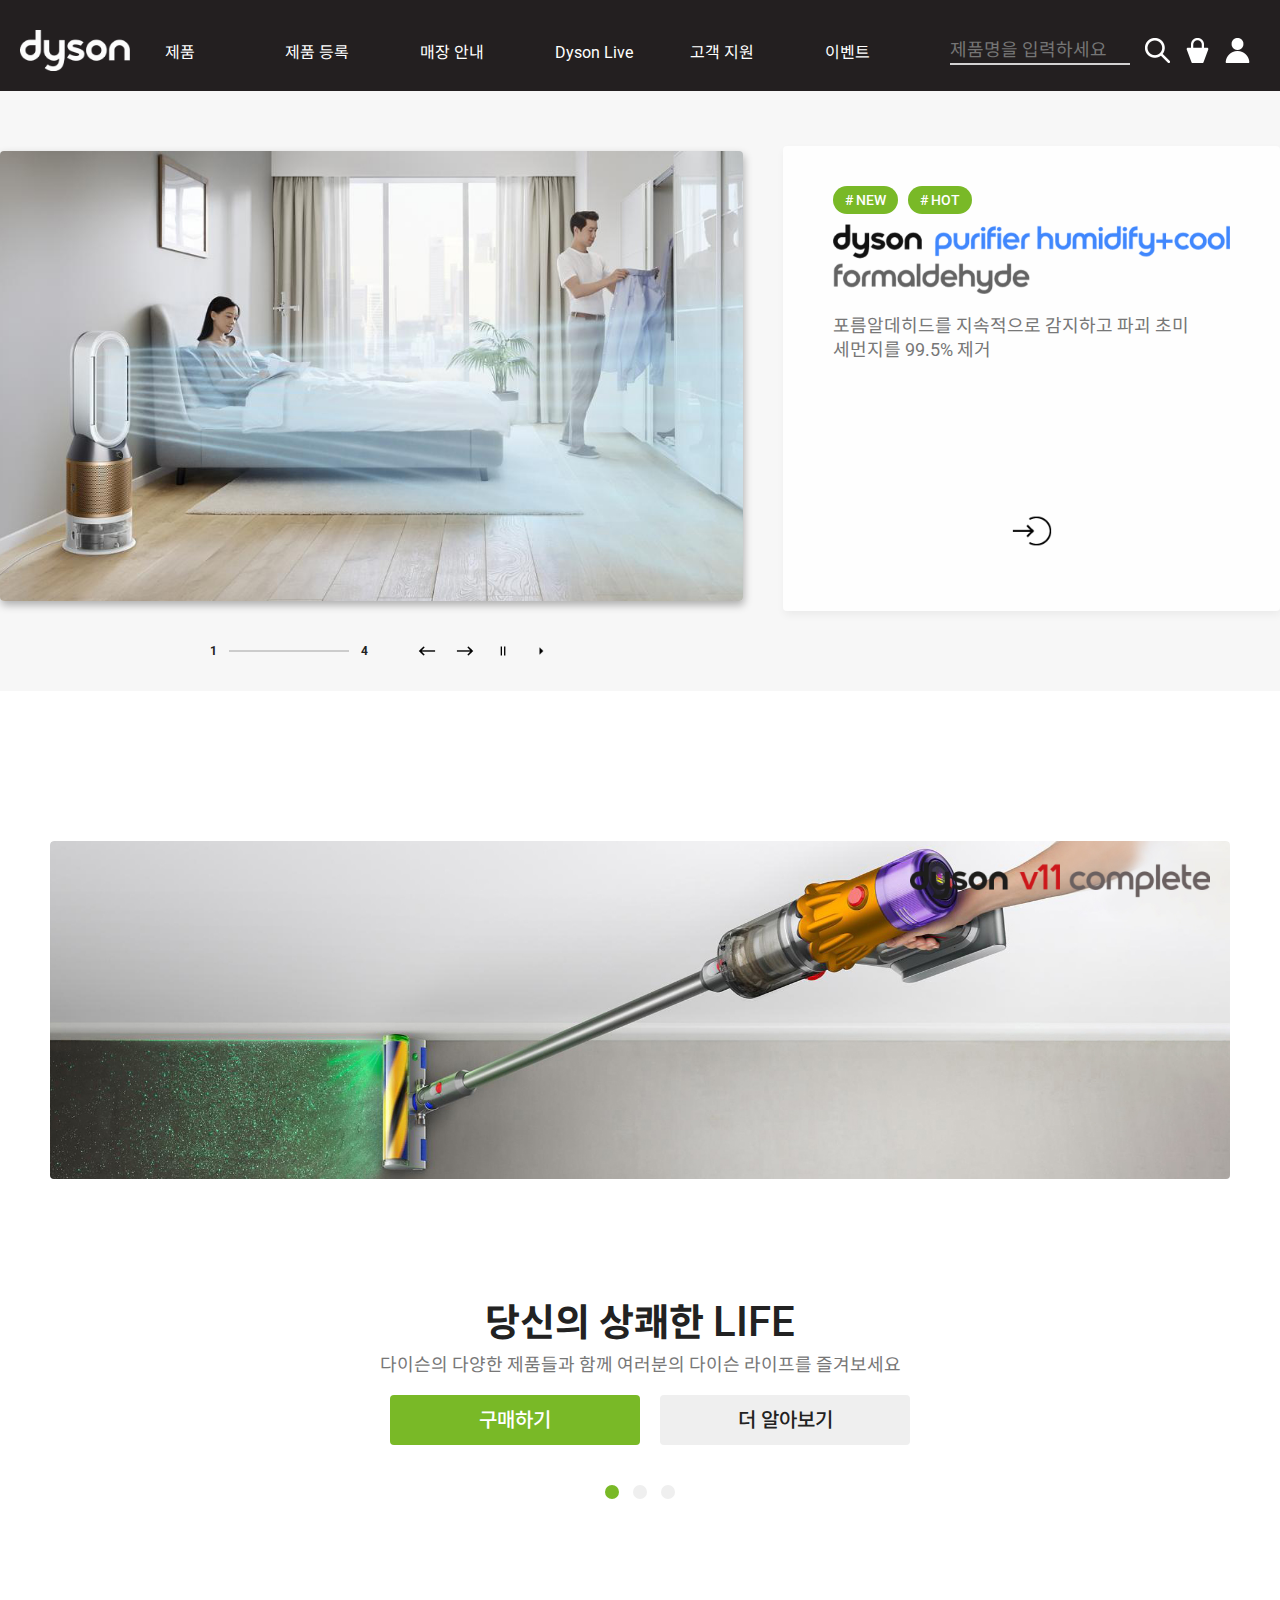
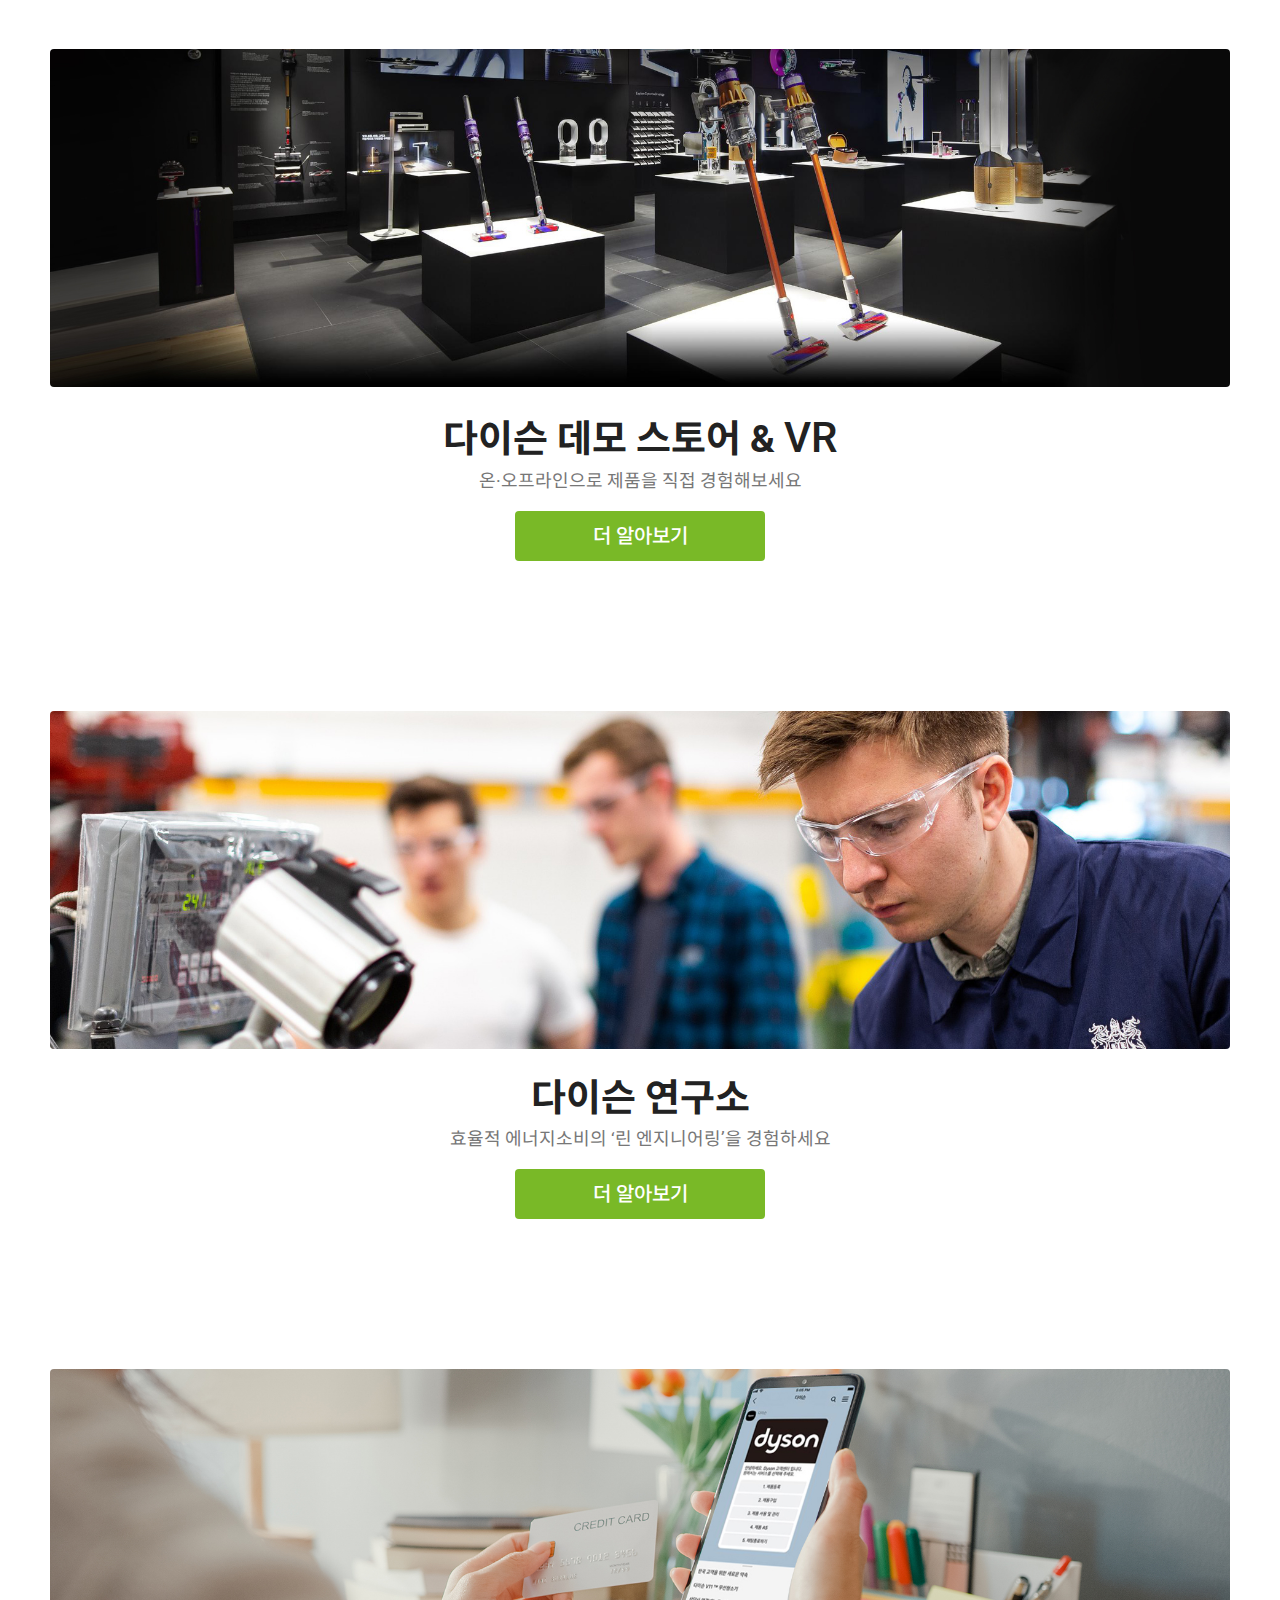
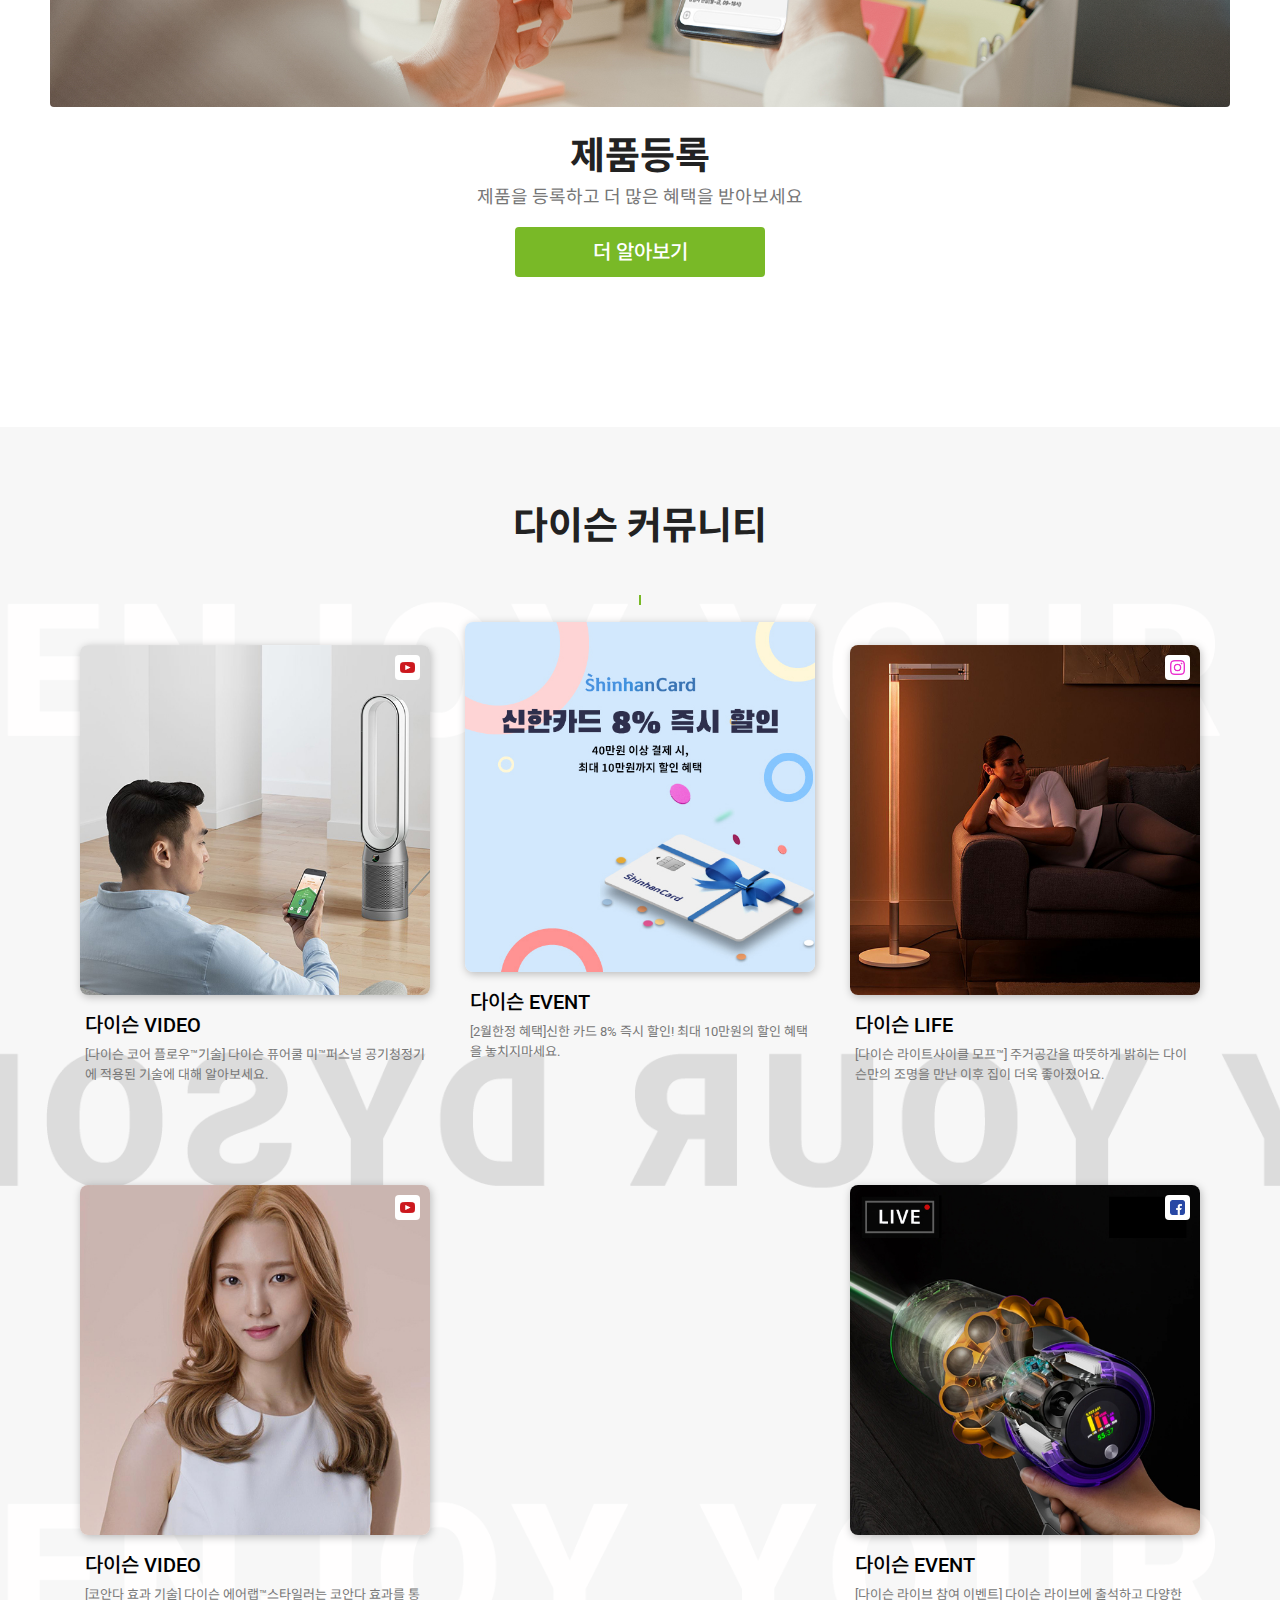
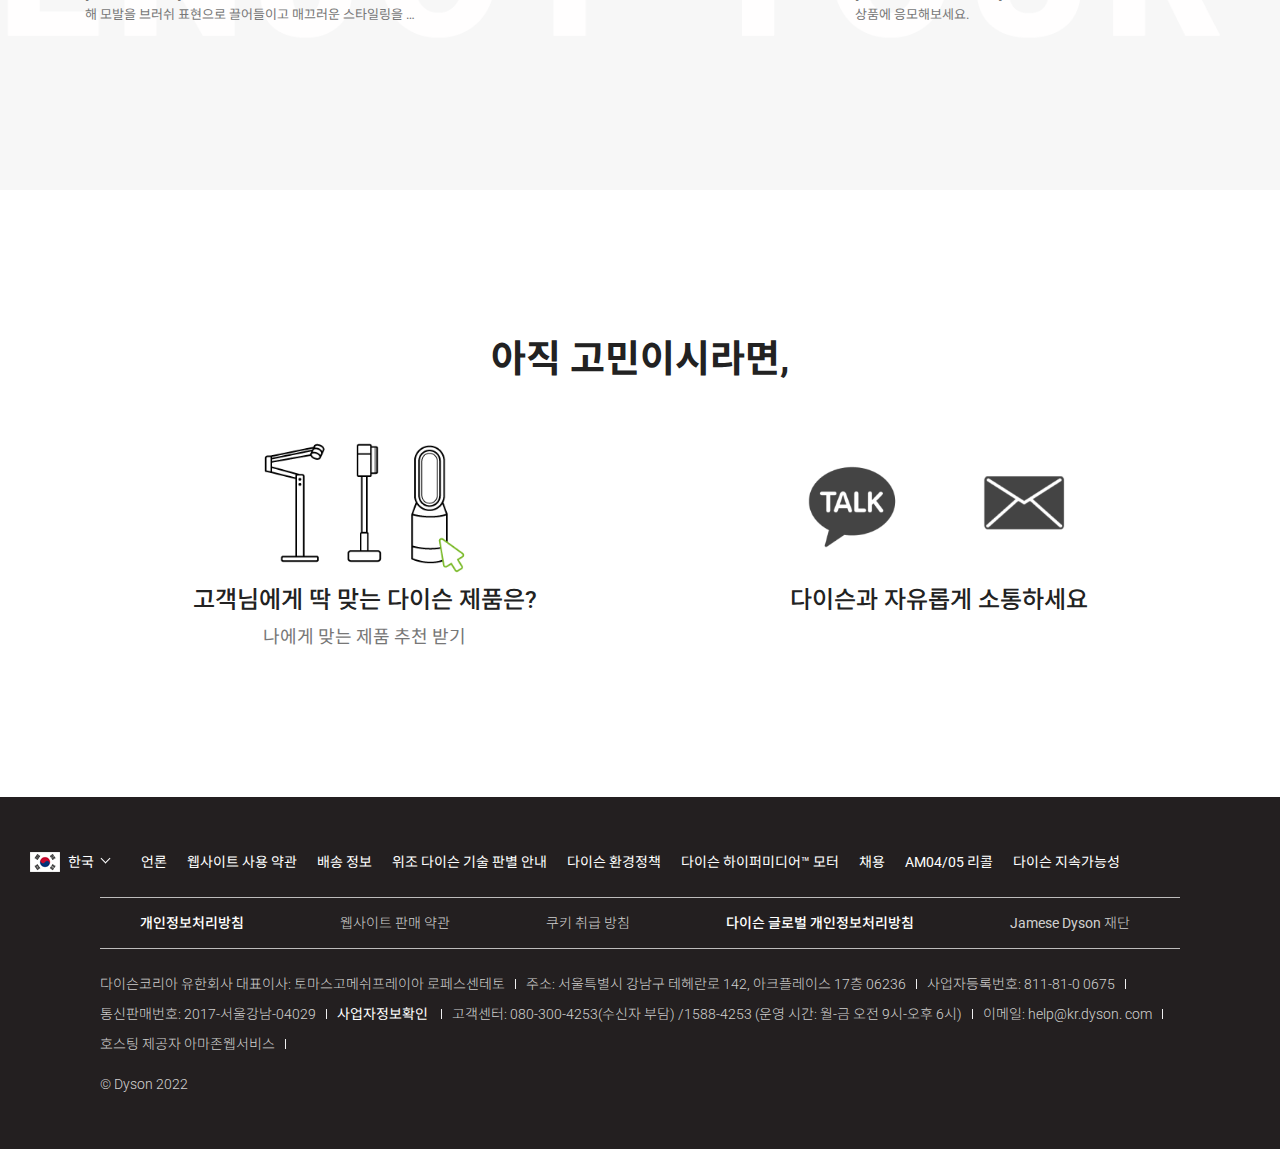
==== index.html @ 6e976c37 "Add(index-html.js): 스크립트 마무리" ====
<!DOCTYPE html>
<html lang="ko">
  <head>
    <meta charset="UTF-8" />
    <title>Dyson</title>
    <meta http-equiv="X-UA-Compatible" content="IE=edge" />
    <meta name="viewport" content="width=device-width, initial-scale=1.0, user-scalable=no, maximum-scale=1.0, minimum-scale=no" />
    <link rel="shortcut icon" href="img/dyson_favicon.ico" />
    <link rel="icon" href="img/dyson_favicon.ico" />
    <link rel="preconnect" href="https://fonts.googleapis.com" />
    <link rel="preconnect" href="https://fonts.gstatic.com" crossorigin />
    <link
      href="https://fonts.googleapis.com/css2?family=Noto+Sans+KR:wght@300;400;500;700&family=Roboto:wght@300;400;500&display=swap"
      rel="stylesheet"
    />
    <link rel="stylesheet" href="css/reset.css" />
    <link rel="stylesheet" href="css/slick.css">
    <link rel="stylesheet" href="css/style.css" />
    <link rel="stylesheet" href="css/index_media.css" />
  </head>
  <body>
    <div id="wrap" class="wrap">
      <header id="header" class="header">
        <div class="header__inner">
          <h1 class="logo logo-hover"><a href="index.html">Dyson</a></h1>
          <nav class="gnb-pc gnb-pc--color-green gnb-pc--bk-gray">
            <ul>
              <li>
                <a href="">제품</a>
                <div class="gnb-pc__depth2">
                  <div class="gnb-pc__veccum">
                    <h3 class="gnb-pc__menu-title"><a href="">무선 청소기</a></h3>
                    <ul>
                      <li><a href="">무선 청소기 모두보기</a></li>
                      <li><a href="">다이슨 V15&trade;무선 청소기</a></li>
                      <li><a href="">다이슨 V12&trade;무선 청소기</a></li>
                      <li><a href="">다이슨 V11&trade;무선 청소기</a></li>
                      <li><a href="">다이슨 V10&trade;무선 청소기</a></li>
                      <li><a href="">다이슨 디지털 슬림&trade;무선 청소기</a></li>
                      <li><a href="">다이슨 마이크로 1.5kg&trade;</a></li>
                      <li><a href="">다이슨 옴니글라이드&trade;무선 청소기</a></li>
                      <li><a href="">다이슨 아웃사이즈&trade;</a></li>
                      <li><a href="">무선 청소기 툴</a></li>
                      <li><a href="">무선 청소기 배터리</a></li>
                    </ul>
                  </div>
                  <div class="gnb-pc__hair-care">
                    <h3 class="gnb-pc__menu-title"><a href="">헤어케어</a></h3>
                    <ul>
                      <li><a href="">헤어케어 모두보기</a></li>
                      <li><a href="">다이슨 에어랩&trade; 스타일러</a></li>
                      <li><a href="">다이슨 슈퍼소닉&trade; 헤어드라이어</a></li>
                      <li><a href="">다이슨 코랄&trade; 스타일 스트레이트너</a></li>
                      <li><a href="">전문가용 헤어케어 제품</a></li>
                      <li><a href="">기업고객(B2B)</a></li>
                      <li><a href="">헤어케어 케이스, 브러시, 거치대 및 툴</a></li>
                      <li><a href="">기프트 에디션 모두 보기</a></li>
                      <li><a href="">헤어 사이언스</a></li>
                      <li><a href="">헤어 스타일링 가이드</a></li>
                    </ul>
                  </div>
                  <div class="gnb-pc__light">
                    <h3 class="gnb-pc__menu-title"><a href="">조명</a></h3>
                    <ul>
                      <li><a href="">조명 모두보기</a></li>
                      <li><a href="">다이슨 라이트 사이클 모프&trade;</a></li>
                    </ul>
                  </div>
                  <div class="gnb-pc__hand-dryer">
                    <h3 class="gnb-pc__menu-title"><a href="">핸드 드라이어</a></h3>
                    <ul>
                      <li><a href="">다이슨 에어블레이드 Wash&#43;Dry</a></li>
                      <li><a href="">다이슨 에어블레이드 9kJ</a></li>
                      <li><a href="">다이슨 에어블레이드 V</a></li>
                      <li><a href="">다이슨 에어블레이드 dB</a></li>
                      <li><a href="">위생적으로 손 건조하기</a></li>
                    </ul>
                  </div>
                  <div class="gnb-pc__air-cleaner">
                    <h3 class="gnb-pc__menu-title"><a href="">공기청정기 및 가습기</a></h3>
                    <ul>
                      <li><a href="">공기청정기 모두보기</a></li>
                      <li><a href="">가습 공기처정기</a></li>
                      <li><a href="">공기청정기</a></li>
                      <li><a href="">가습기</a></li>
                      <li><a href="">공기청정기 필터</a></li>
                    </ul>
                  </div>
                  <div class="gnb-pc__accessary">
                    <h3 class="gnb-pc__menu-title"><a href="">공기청정기 및 가습기</a></h3>
                    <ul>
                      <li><a href="">무선 청소기 툴</a></li>
                      <li><a href="">무선 청소기 배터리</a></li>
                      <li><a href="">헤어케어 케이스, 브러시, 거치대 및 툴</a></li>
                      <li><a href="">공기청정기 필터</a></li>
                    </ul>
                  </div>
                </div>
              </li>
              <li><a href="">제품 등록</a>
              </li>
              <li><a href="">매장 안내</a></li>
              <li><a href="">Dyson Live</a></li>
              <li><a href="support-page.html">고객 지원</a></li>
              <li><a href="">이벤트</a></li>
            </ul>
          </nav>
          <form action="" class="header__search header__search--focus">
            <input type="text" name="" id="" placeholder="제품명을 입력하세요">
          </form>
          <div class="menu-icon menu-icon--active">
            <ul>
              <li class="menu-icon__ic01"><a href="">search</a></li>
              <li class="menu-icon__ic02"><a href="">cart</a></li>
              <li class="menu-icon__ic03"><a href="">menu</a></li>
              <li class="menu-icon__ic04"><a href="log_in.html">login</a></li>
            </ul>
          </div>
          <div class="gnb ">
            <div class="gnb__top">
              <h2 class="gnb__logo">dyson</h2>
              <p class="gnb__ico">
                <p class="gnb__cart"><a href="">장바구니</a></p>
                <p class="gnb__closeBtn">닫기</p>
              </p>
            </div>
            <p class="gnb__login">
              <a href="log_in.html">로그인 해주세요</a>
            </p>
            <div class="gnb__list">
              <ul>
                <li><a href="">제품</a></li>
                <li><a href="">제품 등록</a></li>
                <li><a href="">매장 안내</a></li>
                <li><a href="">Dyson Live</a></li>
                <li><a href="">고객 지원</a></li>
                <li><a href="">이벤트</a></li>
              </ul>
            </div>
          </div>
        </div>
      </header>
      <!--#header-->
      <main id="container">
        <section class="main-slid">
          <figure class="main-slid__img">
            <img src="img/main-bn01.jpg" id="ms01" alt="다이슨 퓨리파이어 휴메디+cool 포름알데히드 소개" />
            <img src="img/main-bn02.jpg" id="ms02" alt="다이슨 코랄™ 스타일 스트레이트너" />
            <img src="img/main-bn03.jpg" id="ms03" alt="다이슨 슈퍼소닉 푸시아/아이언" />
            <img src="img/main-bn04.jpg" id="ms04" alt="다이슨 라이트사이클 모프™ 조명 플로어스탠드형(블랙)" />
          </figure>
          <!--.main-slid__img-->
          <div class="main-slid__txt">
            <div class="main-slid__tag">
              <ul>
                <li><a href="">&#35; NEW</a></li>
                <li><a href="">&#35; HOT</a></li>
              </ul>
            </div>
            <div class="main-slid__title ">다이슨 퓨리파이어 휴메디+cool 포름알데히드</div>
            <p class="main-slid__desc ">포름알데히드를 지속적으로 감지하고 파괴 초미세먼지를 99.5% 제거</p>
            <p class="main-slid__more main-side__more--color-green">Learn more</p>
            <div class="main-slid__pager">
              <p class="main-slide__pager--move"></p>
            </div>
          </div>
          <div class="main-slid__pc-pager">
            <div class="main-slid__pager-box">
              <p class="main-slid__pager-first">1</p>
              <div class="main-slid__move">
                <p></p>
              </div>
              <p class="main-slid__pager-end">2</p>
            </div>
            <div class="main-slid__pager-btn main-slid__pager-btn--color-green ">
              <p class="main-slid__prev">이전으로</p>
              <p class="main-slid__next">다음으로</p>
              <p class="main-slid__pause">일시정지</p>
              <p class="main-slid__play">다시재생</p>
            </div>
          </div>
          <!-- .main-slid__pc-pager -->
        </section>
        <!--.main-slid-->
        <section class="quick-menu">
          <h2 class="quick-menu__title">다이슨과<br />함께하는 스마트한 삶</h2>
          <div class="quick-menu__icon">
            <ul>
              <li>
                <a href="v11_complete.html">
                  <p class="quick-menu__icon01">무선 청소기</p>
                  <p class="quick-menu__icon__txt">무선 청소기</p>
                </a>
              </li>
              <li>
                <a href="">
                  <p class="quick-menu__icon02">헤어 케어</p>
                  <p class="quick-menu__icon__txt">헤어 케어</p>
                </a>
              </li>
              <li>
                <a href="">
                  <p class="quick-menu__icon04">조명</p>
                  <p class="quick-menu__icon__txt">조명</p>
                </a>
              </li>
              <li>
                <a href="">
                  <p class="quick-menu__icon03">핸드드라이어</p>
                  <p class="quick-menu__icon__txt">핸드<br />드라이어</p>
                </a>
              </li>
              <li>
                <a href="">
                  <p class="quick-menu__icon05">공기청정기 가습기</p>
                  <p class="quick-menu__icon__txt">공기청정기<br />가습기</p>
                </a>
              </li>
              <li>
                <a href="">
                  <p class="quick-menu__icon06">부품악세사리</p>
                  <p class="quick-menu__icon__txt">부품<br />악세사리</p>
                </a>
              </li>
            </ul>
          </div>
        </section>
        <!--.quick-menu-->
        <section class="info">
          <div class="info-card info-card-product"  id="dyson-product-v11Complete">
            <div class="info-card__productImgWrap">
              <figure class="info-card__img">
                <a href="v11_complete.html" id="infoSlide01">
                  <img src="img/detect-slim-bn.jpg" alt="디텍트 슬림" class="info-card__pc-mo"/>
                  <img src="img/detect-slim-bn-pc.jpg" alt="디텍트 슬림" class="info-card__pc-img"/>
                  <div class="info-card__tag" style="background-image : url(../img/v11-com-in-mainbn.png);">다이슨 V12 detect slim</div>
                </a>
              </figure>
              <figure class="info-card__img">
                <a href="" id="infoSlide02">
                  <img src="img/dyson-fromaldehyde-hot-cool-bn02.jpg" alt="디텍트 슬림" class="info-card__pc-mo"/>
                  <img src="img/dyson-fromaldehyde-hot-cool-bn02-pc.jpg" alt="디텍트 슬림" class="info-card__pc-img"/>
                  <div class="info-card__tag" style="background-image : url(../img/dyson-fromaldehyde-hot-cool-n.png);" >다이슨 핫엔쿨 프롬알데히드 공기청정기</div>
                </a>
              </figure>
              <figure class="info-card__img" >
                <a href="" id="infoSlide03">
                  <img src="img/dyson-cyclone-v10-bn03.jpg" alt="디텍트 슬림" class="info-card__pc-mo"/>
                  <img src="img/dyson-cyclone-v10-bn03-pc.jpg" alt="디텍트 슬림" class="info-card__pc-img"/>
                  <div class="info-card__tag" style="background-image : url(../img/dyson-cyclone-v10-n.png);">다이슨 사이클론 V10</div>
                </a>
              </figure>
            </div>
            <div class="info-card__txt">
              <h2 class="info-card__title">당신의 상쾌한 <span>LIFE</span></h2>
              <p class="info-card__desc">다이슨의 다양한 제품들과 함께 여러분의 다이슨 라이프를 즐겨보세요</p>
            </div>
            <div class="info-card__btn">
              <button class="info-card__btn-green">구매하기</button>
              <button class="info-card__btn-gray">더 알아보기</button>
            </div>
            <div class="info-card__pc-pager">
            </div>
          </div>
          <!-- info-card1__제품홍보 -->
          <div class="info-card info-card-slide-up">
            <figure class="info-card__img">
              <a href="">
                <img src="img/demo-store-vr.jpg" alt="데모스토어" class="info-card__pc-mo" />
                <img src="img/demo-store-vr-pc.jpg" alt="데모스토어" class="info-card__pc-img" />
              </a>
            </figure>
            <div class="info-card__txt">
              <h2 class="info-card__title">다이슨 데모 스토어 & <span>VR</span></h2>
              <p class="info-card__desc">온·오프라인으로 제품을 직접 경험해보세요</p>
            </div>
            <div class="info-card__btn">
              <button class="info-card__btn-green">더 알아보기</button>
            </div>
          </div>
          <!-- info-card2 다이슨 데모 스토어-->
          <div class="info-card info-card-slide-up">
            <figure class="info-card__img">
              <a href="">
                <img src="img/dyson-lab.jpg" alt="다이슨 연구소" class="info-card__pc-mo"/>
                <img src="img/dyson-lab-pc.jpg" alt="다이슨 연구소" class="info-card__pc-img"/>
              </a>
            </figure>
            <div class="info-card__txt">
              <h2 class="info-card__title">다이슨 연구소</h2>
              <p class="info-card__desc">효율적 에너지소비의 ‘린 엔지니어링’을 경험하세요</p>
            </div>
            <div class="info-card__btn">
              <button class="info-card__btn-green">더 알아보기</button>
            </div>
          </div>
          <!-- info-card3 다이슨연구소 -->
          <div class="info-card info-card-slide-up">
            <figure class="info-card__img">
              <a href="">
                <img src="img/register-item.jpg" alt="제품등록" class="info-card__pc-mo" />
                <img src="img/register-item-pc.jpg" alt="제품등록" class="info-card__pc-img" />
              </a>
            </figure>
            <div class="info-card__txt">
              <h2 class="info-card__title">제품등록</h2>
              <p class="info-card__desc">제품을 등록하고 더 많은 혜택을 받아보세요</p>
            </div>
            <div class="info-card__btn">
              <button class="info-card__btn-green">더 알아보기</button>
            </div>
          </div>
        </section>
        <!--.info-->
        <section class="community">
          <h2 class="community__main-title">다이슨 커뮤니티</h2>
          <div class="community__inner">
            <div class="community__bk-typo">
              <div class="community__bk-img community__bk01">
                <img src="img/bk-typo.png" alt="배경 타이포">
              </div>
              <div class="community__bk-img community__bk02">
                <img src="img/bk-typo2.png" alt="배경 타이포">
              </div>
              <div class="community__bk-img community__bk03">
                <img src="img/bk-typo.png" alt="배경 타이포">
              </div>
            </div>
            <div class="community__left">
              <div class="community__card">
                <a href="">
                  <figure>
                    <img src="img/commu-01.jpg" alt="다이슨 코어 플로우">
                    <div class="community__youtube-tag">유튜브</div>
                  </figure>
                  <div class="community__txt">
                    <h3 class="community__title">다이슨 VIDEO</h3>
                    <p class="community__sub">
                      &#91;다이슨 코어 플로우&trade;기술&#93; 다이슨 퓨어쿨 미&trade;퍼스널 공기청정기에 적용된 기술에 대해 알아보세요.</p>
                  </div>
                </a>
              </div>
              <div class="community__card">
                <a href="">
                  <figure>
                    <img src="img/commu-02.jpg" alt="다이슨 에어랩 스타일러">
                    <div class="community__youtube-tag">유튜브</div>
                  </figure>
                  <div class="community__txt">
                    <h3 class="community__title">다이슨 VIDEO</h3>
                    <p class="community__sub">
                      &#91;코안다 효과 기술&#93; 다이슨 에어랩&trade;스타일러는 코안다 효과를 통해 모발을 브러쉬 표현으로 끌어들이고 매끄러운 스타일링을 완성해 줍니다.</p>
                  </div>
                </a>
              </div>
            </div>
            <div class="community__center">
              <p class="community__guide">
                <span class="hide">중앙가이드라인</span>
              </p>
              <div class="community__card">
                <a href="">
                  <figure>
                    <img src="img/commu-event01.jpg" alt="2월 신한카드 제휴 혜택">
                  </figure>
                  <div class="community__txt">
                    <h3 class="community__title">다이슨 EVENT</h3>
                    <p class="community__sub">
                      &#91;2월한정 혜택&#93;신한 카드 8% 즉시 할인! 최대 10만원의 할인 혜택을 놓치지마세요.</p>
                  </div>
                </a>
              </div>

            </div>
            <div class="community__right">
              <div class="community__card">
                <a href="">
                  <figure>
                    <img src="img/commu-03.jpg" alt="다이슨 라이트사이클 모프">
                    <div class="community__insta-tag">인스타그램</div>
                  </figure>
                  <div class="community__txt">
                    <h3 class="community__title">다이슨 LIFE</h3>
                    <p class="community__sub">
                      &#91;다이슨 라이트사이클 모프&trade;&#93; 주거공간을 따뜻하게 밝히는 다이슨만의 조명을 만난 이후 집이 더욱 좋아졌어요.</p>
                  </div>
                </a>
              </div>
              <div class="community__card">
                <a href="">
                  <figure>
                    <img src="img/commu-05.jpg" alt="다이슨 라이브">
                    <div class="community__fb-tag">페이스북</div>
                  </figure>
                  <div class="community__txt">
                    <h3 class="community__title">다이슨 EVENT</h3>
                    <p class="community__sub">
                      &#91;다이슨 라이브 참여 이벤트&#93; 다이슨 라이브에 출석하고 다양한 상품에 응모해보세요.</p>
                  </div>
                </a>
              </div>

            </div>
          </div>
          <div class="community__btn">
            <p class="community__perv" id="prevBtn">이전으로</p>
            <p class="community__next " id="nextBtn">다음으로</p>
          </div>
          <!-- community__inner -->
        </section>
        <!-- .couumnity -->
        <section class="consider">
          <h2 class="consider__title">아직 고민이시라면,</h2>
          <div class="consider__search">
            <a href="">
              <p class="consider__link">고객님에게 딱 맞는 다이슨 제품은?</p>
              <p class="consider__sub">나에게 맞는 제품 추천 받기</p>
            </a>
          </div>
          <div class="consider__contect">
            <a href="">
              <p class="consider__link">다이슨과 자유롭게 소통하세요</p>
            </a>
          </div>
        </section>
        <!-- .consider -->
        <div class="quick-box">
          <div class="quick-box__inner">
            <p class="quick-box__contect"><a href="">고객센터</a></p>
            <p class="quick-box__top">처음으로</p>
          </div>
        </div>
        <!-- quick-menu -->
      </main>
      <!-- #container -->
      <footer id="footer" class="footer--style">
        <div class="footer__inner">
          <div class="footer__lang">
            <div class="footer__country">국가</div>
            <div class="footer__country-name">
              <p class="footer_selected-name ">한국</p>
              <ul class="footer_other-country">
                <li class="footer_selected-ko">한국</li>
                <li class="footer_selected-en">호주</li>
                <li class="footer_selected-fr">영국</li>
                <li class="footer_selected-jp">이스라엘</li>
                <li class="footer_selected-it">멕시코</li>
                <li class="footer_selected-ch">공용어</li>
              </ul>
            </div>
          </div>
          <!-- .footer__lang -->
          <div class="footer__tel">
            <p class="footer__contect-tel">전화 문의</p>
            <p class="footer__telnum">
              1588-4242
              <br />
              080-300-4253 (수신자 부담)
            </p>
          </div>
          <div class="footer__menu">
            <ul>
              <li><a href="">언론</a></li>
              <li><a href="">웹사이트 사용 약관</a></li>
              <li><a href="">배송 정보</a></li>
              <li><a href="">위조 다이슨 기술 판별 안내</a></li>
              <li><a href="">다이슨 환경정책</a></li>
              <li><a href="">다이슨 하이퍼미디어™ 모터</a></li>
              <li><a href="">채용</a></li>
              <li><a href="">AM04/05 리콜</a></li>
              <li><a href="">다이슨 지속가능성</a></li>
            </ul>
          </div>
          <!-- .footer__menu -->
          <div class="footer__utill">
            <ul>
              <li>
                <a href=""><strong>개인정보처리방침</strong></a>
              </li>
              <li><a href="">웹사이트 판매 약관</a></li>
              <li><a href="">쿠키 취급 방침</a></li>
              <li>
                <a href=""><strong>다이슨 글로벌 개인정보처리방침</strong></a>
              </li>
              <li>
                <a href=""><span>Jamese Dyson</span> 재단</a>
              </li>
            </ul>
          </div>
          <!--.footer__utill-->
          <address class="footer__address">
            <p>다이슨코리아 유한회사 대표이사: 토마스고메쉬프레이아 로페스센테토</p>
            <p>주소: 서울특별시 강남구 테헤란로 142, 아크플레이스 17층 06236</p>
            <p>사업자등록번호: 811-81-0 0675</p>
            <p>통신판매번호: 2017-서울강남-04029</p>
            <p>
              <a href=""><strong>사업자정보확인</strong></a>
            </p>
            <p>고객센터: 080-300-4253(수신자 부담) /1588-4253 (운영 시간: 월-금 오전 9시-오후 6시)</p>
            <p>이메일: help@kr.dyson. com</p>
            <p>호스팅 제공자 아마존웹서비스</p>
          </address>
          <!-- .footer__address -->
          <p class="footer__copyright">© Dyson 2022</p>
          <!-- .footer__copyright -->
        </div>
      </footer>
      <!-- #footer -->
    </div>
    <!--#wrap-->
    <!-- script -->
    <script src="https://ajax.googleapis.com/ajax/libs/jquery/1.12.4/jquery.min.js"></script>
    <script src="js/slick.min.js"></script>
    <script src="js/scroll.js"></script>
    <script src="js/menu.js"></script>
    <script src="js/index-html.js"></script>
  </body>
</html>
---- css/style.css ----
@charset "utf-8";
@import 'index_media.css';

:root {
  --header-bk-color: #231f20;
  --main-color-green: #79b927;
}
.wrap {
  position: relative;
  min-width: 320px;
  margin: 0 auto;
  overflow: hidden;
}

/* #header */

.header__inner {
  position: relative;
  display: flex;
  justify-content: space-between;
  align-items: center;
  background-color: var(--header-bk-color);
}

#header.header--fixed-top {
  position: fixed;
  top: 0;
  left: 0;
  right: 0;
  z-index: 999999999;
  box-shadow: 0px 3px 8px rgba(0, 0, 0, 0.25);
  transition: 1s;
}
.logo a {
  display: block;
  width: 70px;
  height: 26px;
  margin-left: 15px;
  background-image: url(../img/dyson-logo-w1.png);
  background-size: 100% auto;
  text-indent: -99999px;
}
.gnb-pc,
.header__search {
  display: none;
}
.menu-icon ul {
  display: flex;
  padding: 18px 15px 18px 0;
}
.menu-icon li {
  margin-left: 0;
}
.menu-icon li a {
  display: block;
  padding: 4px;
  width: 30px;
  height: 30px;
  background-size: 20px auto;
  background-repeat: no-repeat;
  background-position: center;
  transition: 200ms linear;
  text-indent: -99999px;
}
.menu-icon__ic04 {
  display: none;
}
.menu-icon__ic01 a {
  background-image: url(../img/search-ic.png);
}
.menu-icon__ic02 a {
  background-image: url(../img/cart-ic.png);
}
.menu-icon__ic03 a {
  background-image: url(../img/menu-ic.png);
}
.menu-icon__ic04 a {
  background-image: url(../img/login-ico-w.png);
}
.gnb {
  position: absolute;
  display: none;
  top: 0;
  left: 0;
  right: 0;
  background-color: var(--header-bk-color);
  z-index: 22222;
  overflow: hidden;
}
.gnb.gnb--animation-slideDown {
  display: block;
  animation: moSlideDown 0.8s forwards;
}
.gnb.gnb--animation-slideUp {
  display: block;

  animation: moSlideUp 0.8s forwards;
}
@keyframes moSlideDown {
  0% {
    display: none;
    height: 0;
  }

  100% {
    display: block;
    height: 100vh;
  }
}
@keyframes moSlideUp {
  0% {
    display: block;
    height: 100vh;
  }

  100% {
    display: none;
    height: 0;
  }
}
.gnb__top {
  display: flex;
  justify-content: flex-end;
  align-items: center;
  margin: 22px 20px 70px 20px;
}
.gnb__logo {
  position: absolute;
  top: 20px;
  left: 15px;
  width: 70px;
  height: 26px;
  background-image: url(../img/dyson-logo-w1.png);
  background-size: 100% auto;
  text-indent: -99999px;
}
.gnb__ico {
  display: flex;
}
.gnb__cart a {
  display: block;
  width: 20px;
  height: 20px;
  text-indent: -99999px;
  background-image: url(../img/cart-ic.png);
  background-size: 100% auto;
}
.gnb__closeBtn {
  width: 20px;
  height: 20px;
  margin-left: 10px;
  padding: 4px;
  text-indent: -99999px;
  background-image: url(../img/close-ic.png);
  background-size: 100% auto;
  background-position: center;
  cursor: pointer;
}
.gnb__login a {
  display: block;
  margin: 0 0 20px 30px;
  font-size: 32px;
  font-weight: 500;
  line-height: 1em;
  color: #fff;
  background-image: url(../img/arr-right.svg);
  background-size: auto 20px;
  background-repeat: no-repeat;
  background-position: left 230px top 5px;
}
.gnb__list {
  margin: 0 20px 550px 20px;
  border-top: 1px solid #fff;
  border-bottom: 1px solid #fff;
}
.gnb__list li a {
  display: block;
  padding: 30px 0;
  color: #fff;
  font-size: 18px;
  background-image: url(../img/arr-down.svg);
  background-size: auto 10px;
  background-repeat: no-repeat;
  background-position: right 20px center;
}
.gnb__list li:not(:last-child) {
  border-bottom: 1px solid #fff;
}
#container.container--margin-top {
  margin: 66px 0 0 0;
}
/* main-slid */
.main-slid {
  background-color: #f7f7f7;
  overflow: hidden;
}

.main-slid__img {
  width: 100%;
  height: 200px;
  overflow: hidden;
  cursor: pointer;
}
.main-slid__img img {
  object-fit: cover;
}
.main-slid__txt {
  padding: 20px 20px 15px 20px;
  color: #777;
}
.main-slid__tag ul {
  display: flex;
}
.main-slid__tag li {
  margin: 0 6px 10px 0;
}
.main-slid__tag a {
  display: inline-block;
  padding: 2px 10px;
  border-radius: 30px;
  background-color: var(--main-color-green);
  color: #fff;
  font-size: 12px;
  font-weight: 500;
}
.main-slid__title {
  width: 280px;
  height: 50px;
  margin-bottom: 10px;
  background-image: url(../img/purifier-humidify-cool-n.png);
  background-size: 100% auto;
  background-repeat: no-repeat;
  background-position: left center;
  text-indent: -99999px;
  transition: 0.4s opacity;
}

.main-slid__desc {
  width: 85%;
  margin-bottom: 14px;
  transition: 0.4s opacity;
}

.main-slid__more {
  width: 30px;
  height: 30px;
  margin: 0 auto 20px auto;
  background-image: url(../img/more-ic.png);
  background-size: 100% auto;
  cursor: pointer;
  text-indent: -99999px;
}
.main-slid__pc-pager {
  display: none;
}
.main-slid__pager {
  position: relative;
  max-width: 370px;
  width: 90%;
  height: 3px;
  background-color: #c0c0c0;
  margin: auto;
}
.main-slide__pager--move {
  position: absolute;
  top: 0;
  left: 0;
  width: 0;
  height: 3px;
  background-color: var(--main-color-green);
  transition: 800ms width;
}
/* 본문2 .quick-menu */
.quick-menu__title {
  margin: 70px 25px 30px 25px;
  font-size: 28px;
  line-height: 1.3em;
  font-weight: 700;
}
.quick-menu__icon {
  margin-bottom: 45px;
}
.quick-menu__icon ul {
  display: flex;
  flex-wrap: wrap;
  justify-content: center;
  padding: 0 20px;
}
.quick-menu__icon li {
  box-sizing: border-box;
  width: 75px;
  margin: 0 20px;
  text-align: center;
}

.quick-menu__icon li a {
  display: block;
  color: #222;
}
.quick-menu__icon li a p:first-child {
  width: 75px;
  height: 75px;
  margin-bottom: 15px;
  background-size: auto 100%;
  background-position: center;
  background-repeat: no-repeat;
  background-color: #efefef;
  box-shadow: 0 0 6px rgba(0, 0, 0, 0.25);
  border-radius: 8px;
  text-indent: -99999px;
}
.quick-menu__icon__txt {
  margin-bottom: 24px;
  font-size: 15px;
  letter-spacing: -1px;
  font-weight: 500;
}
.quick-menu__icon01 {
  background-image: url(../img/quick-vecum.png);
}
.quick-menu__icon02 {
  background-image: url(../img/quick-hair.png);
}
.quick-menu__icon03 {
  background-image: url(../img/quick-hand.png);
}
.quick-menu__icon04 {
  background-image: url(../img/quick-light.png);
}
.quick-menu__icon05 {
  background-image: url(../img/quick-air.png);
}
.quick-menu__icon06 {
  background-image: url(../img/quick-acc.png);
}
/* 본문3.info */
.info {
  padding: 0 15px;
}
.info-card {
  margin-bottom: 70px;
}
.slick-slide .info-card__pc-img,
.info-card__img .info-card__pc-img {
  display: none;
}

.info-card__img {
  width: 100%;
  height: auto;
  margin-bottom: 20px;
  border-radius: 4px;
}
.info-card__productImgWrap {
  width: 100%;
  height: 290px;
  margin-bottom: 20px;
  border-radius: 4px;
  overflow: hidden;
}
.slick-slide img {
  width: 100%;
  height: auto;
  object-fit: cover;
}
.info-card__img a {
  position: relative;
  display: block;
}
.info-card__tag {
  position: absolute;
  top: 5px;
  right: 10px;
  width: 200px;
  height: 80px;
  background-image: url(../img/v11-com-in-mainbn.png);
  background-size: 100% auto;
  background-repeat: no-repeat;
  text-indent: -99999px;
}
.info-card__txt {
  margin-bottom: 16px;
  padding: 0 10px;
}
.info-card__title {
  margin-bottom: 6px;
  line-height: 1em;
  font-size: 24px;
  font-weight: 700;
}
.info-card__title span {
  font-size: 27px;
  line-height: 1em;
  font-weight: 500;
}
.info-card__desc {
  color: #777;
}
.info-card__btn {
  margin-bottom: 30px;
  padding: 0 10px;
}
.info-card__btn button {
  width: calc(50% - 12px);
  max-width: 370px;
  padding: 10px 0;
  border-radius: 4px;
  font-size: 18px;
  font-weight: 500;
}
.info-card__btn-green {
  margin-right: 20px;
  color: #fff;
  background-color: var(--main-color-green);
}
.info-card__btn-gray {
  background-color: #efefef;
}
.info-card__pc-pager {
  display: none;
}
/* 본문6 community */
.community {
  position: relative;
  background-color: #f7f7f7;
  margin-bottom: 70px;
  padding: 10px 15px 15px;
}
.community__main-title {
  padding-top: 40px;
  margin: 0 auto 30px auto;
  font-size: 28px;
  line-height: 1em;
  text-align: center;
  font-weight: 700;
}
.community__inner {
  position: relative;
  display: flex;
  width: 100%;
  margin: 0 auto;
  padding: 0 0 40px 0;
  overflow: none;
}
.community__left,
.community__center,
.community__right {
  display: flex;
}
.community__guide {
  display: none;
}
.community__card a {
  display: block;
  width: 290px;
  margin-right: 20px;
  color: #000;
}
.community__card figure {
  position: relative;
  width: 270px;
  height: 270px;
  margin: 0 auto 20px auto;
  border-radius: 8px;
  overflow: hidden;
  box-shadow: 1px 2px 8px rgba(0, 0, 0, 0.25);
}
.community__card figure div {
  position: absolute;
  top: 10px;
  right: 10px;
  width: 25px;
  height: 25px;
  border-radius: 4px;
  text-indent: -99999px;
  background-color: #fff;
  background-size: 15px auto;
  background-repeat: no-repeat;
  background-position: center;
}
.community__fb-tag {
  background-image: url(../img/facebook-tag.png);
}
.community__youtube-tag {
  background-image: url(../img/youtube-tag.png);
}
.community__insta-tag {
  background-image: url(../img/insta-tag.png);
}
.community__txt {
  width: 85%;
  margin: 0 auto;
}
.community__title {
  margin-bottom: 10px;
  font-size: 20px;
  font-weight: 500;
}
.community__sub {
  margin-bottom: 20px;
  display: -webkit-box;
  -webkit-box-orient: vertical;
  word-wrap: break-word;
  text-overflow: ellipsis;
  -webkit-line-clamp: 2;
  overflow: hidden;
  font-size: 13px;
  color: #777;
}
.community__btn {
  position: absolute;
  bottom: 25px;
  left: 20px;
  display: flex;
}
.community__btn p {
  width: 35px;
  height: 35px;
  margin: 0 2px;
  border-radius: 8px;
  text-indent: -99999px;
  background-color: #ccc;
  background-repeat: no-repeat;
  background-position: center;
  background-size: 20px auto;
  transform: 200ms;
  box-shadow: 1px 2px 4px rgba(0, 0, 0, 0.25);
}
.community__btn p.community__btn-active {
  background-color: var(--main-color-green);
}
.community__perv {
  background-image: url(../img/slide-arr-l-w.png);
}
.community__next {
  background-image: url(../img/slide-arr-r-w.png);
}
.community__bk-typo {
  display: none;
}
/* 본문5 .consider */
.consider {
  margin-bottom: 40px;
}
.consider__title {
  margin: 0 0 45px 25px;
  font-size: 24px;
  font-weight: 700;
  line-height: 1em;
}
.consider__search a,
.consider__contect a {
  display: flex;
  flex-direction: column;
  align-items: center;
  background-repeat: no-repeat;
  color: #222;
}
.consider__link {
  margin: 0 0 4px 0;
  padding-top: 110px;
  font-size: 16px;
  font-weight: 500;
}
.consider__sub {
  color: #777;
  margin-bottom: 20px;
}
.consider__search a {
  background-size: auto 100px;
  background-position: top center;
  background-image: url(../img/search-mine.png);
}
.consider__contect a {
  background-size: auto 70px;
  background-position: center top 15px;
  background-image: url(../img/contact-ic-group.png);
}
/* quick-box */
.quick-box {
  position: fixed;
  bottom: 15px;
  right: 20px;
  width: 40px;
  height: 90px;
  padding: 10px;
  z-index: 9999999;
  transition: 500ms;
  visibility: hidden;
  opacity: 0;
}
.quick-box.active {
  visibility: visible;
  opacity: 1;
}
.quick-box.hidden {
  visibility: hidden;
  opacity: 0;
}
.quick-box__inner {
  display: flex;
  flex-direction: column;
}
.quick-box__inner p {
  width: 40px;
  height: 40px;
  background-size: 100% auto;
  filter: drop-shadow(3px 2px 5px rgba(0, 0, 0, 0.25));
  cursor: pointer;
  text-indent: -99999px;
  transition: 300ms;
}
.quick-box__inner a {
  display: block;
  width: 100%;
  height: 100%;
}
.quick-box__contect {
  margin-bottom: 5px;
  background-image: url(../img/quick-contect-ic.png);
}
.quick-box__top {
  background-image: url(../img/go-top-ic.png);
}
.quick-box__inner p:hover {
  transform: scale(1.05);
}

/* #footer */
.footer--style {
  padding: 30px 25px;
  color: #fff;
  background-color: var(--header-bk-color);
}
.footer__lang {
  display: flex;
  margin: 0 0 30px 0;
}
.footer__country {
  width: 30px;
  height: 20px;
  margin: 0 8px 0 0;
  background-image: url(../img/sprite-flags.png);
  background-repeat: no-repeat;
  background-size: 100% auto;
  background-position: right top -80px;
  text-indent: -99999px;
}
.footer__country-name {
  position: relative;
  padding-right: 15px;
  font-weight: 500;
  cursor: pointer;
}
.footer__country-name::after {
  content: '';
  display: block;
  position: absolute;
  right: 0;
  top: 3px;
  width: 6px;
  height: 6px;
  border-right: 1px solid #fff;
  border-bottom: 1px solid #fff;
  transform: rotate(45deg);
}
.footer_other-country {
  display: none;
  position: absolute;
  bottom: 0;
  left: -8px;
  transform: translateY(98%);
}
.footer_other-country li:first-child {
  margin-top: 4px;
}
.footer_other-country li {
  width: 54px;
  padding: 6px 0 0 5px;
  background-color: #cecece;
  color: #222;
  font-size: 12px;
}
.footer_other-country li:hover {
  background-color: #aaaaaa;
}
.footer__tel {
  padding-left: 60px;
  margin-bottom: 30px;
  background-image: url(../img/tel-ic.png);
  background-repeat: no-repeat;
  background-size: 42px auto;
  background-position: left center;
}
.footer__telnum {
  font-weight: 300;
}
.footer__menu {
  margin-bottom: 30px;
}
.footer__menu li a {
  display: inline-block;
  padding-right: 20px;
  line-height: 30px;
  color: #fff;
}
.footer__utill {
  margin: 0 0 30px 0;
  padding: 20px 0;
  border-top: 1px solid rgba(255, 255, 255, 0.7);
  border-bottom: 1px solid rgba(255, 255, 255, 0.7);
}
.footer__utill ul {
  display: flex;
  flex-wrap: wrap;
}
.footer__utill li {
  margin: 0 10px 0 0;
}
.footer__address {
  margin-bottom: 30px;
}
.footer__utill li a,
.footer__copyright,
.footer__address p {
  color: rgba(255, 255, 255, 0.8);
  font-weight: 300;
  line-height: 30px;
}
.footer__utill li a strong,
.footer__address p a {
  font-weight: 500;
  color: #fff;
}
---- css/index_media.css ----
@charset "utf-8";

@media (min-width: 768px) {
  /* 테블릿 헤더 */
  .logo a {
    display: block;
    width: 80px;
    height: 30px;
    margin: 20px 0 20px 30px;
  }
  .menu-icon ul {
    display: flex;
    padding: 20px 30px 20px 0;
  }
  .menu-icon li {
    margin-left: 5px;
  }
  .menu-icon li a {
    padding: 6px;
  }
  .gnb {
    display: block;
    position: absolute;
    width: 500px;
    height: 100vh;
    top: 0;
    left: auto;
    right: -100%;
    background-color: var(--header-bk-color);
    z-index: 999;
  }
  .gnb.gnb--animation-slideLeft {
    animation: moSlideLeft 0.8s forwards;
  }
  .gnb.gnb--animation-slideRight {
    animation: moSlideRight 0.8s forwards;
  }

  @keyframes moSlideLeft {
    0% {
      display: none;
      top: 0;
      left: auto;
      right: -100%;
    }

    100% {
      display: block;
      top: 0;
      left: auto;
      right: 0;
    }
  }
  @keyframes moSlideRight {
    0% {
      display: block;
      top: 0;
      left: auto;
      right: 0;
    }

    100% {
      display: none;
      top: 0;
      left: auto;
      right: -100%;
    }
  }
  .gnb__top {
    margin: 25px 30px 80px 30px;
  }
  .gnb__logo {
    opacity: 0;
  }
  .gnb__cart a,
  .gnb__closeBtn {
    padding: 6px;
  }
  .gnb__login a {
    margin: 0 0 20px 30px;
    font-size: 38px;
    background-position: left 280px top 9px;
  }
  .gnb__list {
    margin: 0 30px 550px 30px;
  }
  .gnb__list li a {
    font-size: 20px;
  }
  #container.container--margin-top {
    margin: 70px 0 0 0;
  }
  /* 테블릿 main-slid */

  .main-slid__img {
    height: 476px;
  }
  .main-slid__txt {
    padding: 40px 30px;
  }
  .main-slid__tag li {
    margin: 0 10px 10px 0;
  }
  .main-slid__tag a {
    padding: 4px 15px;
    font-size: 14px;
  }
  .main-slid__title {
    width: 100%;
    height: 80px;
    margin-bottom: 15px;
    margin-right: 30px;
    background-size: auto 100%;
  }
  .main-slid__desc {
    margin-bottom: 25px;
    font-size: 16px;
  }
  .main-slid__more {
    width: 40px;
    height: 40px;
  }
  /* 테블릿 quick-menu */
  .quick-menu__title {
    margin: 100px 35px 50px 45px;
    font-size: 32px;
  }
  .quick-menu__icon ul {
    display: flex;
    justify-content: space-between;
    padding: 0 45px;
  }
  .quick-menu__icon li {
    width: 95px;
    margin: 0;
  }
  .quick-menu__icon li a p:first-child {
    width: 95px;
    height: 95px;
  }
  .quick-menu__icon__txt {
    font-size: 18px;
    line-height: 1.3em;
  }
  /* 테블릿 .info */
  .info {
    padding: 0 30px;
  }
  .info-card {
    margin-bottom: 100px;
  }
  .info-card__img {
    height: auto;
  }
  .info-card__productImgWrap {
    height: 708px;
    margin-bottom: 30px;
  }

  .info-card__tag {
    top: 15px;
    right: 20px;
    width: 300px;
  }
  .info-card__txt {
    margin-bottom: 6px;
    padding: 0 15px;
  }
  .info-card__title {
    margin-bottom: 12px;
    font-size: 32px;
    line-height: 1em;
  }
  .info-card__title span {
    font-size: 36px;
    line-height: 1em;
    font-weight: 500;
  }
  .info-card__desc {
    font-size: 18px;
    margin-bottom: 12px;
  }
  .info-card__btn {
    margin-bottom: 30px;
    padding: 0 15px;
  }
  .info-card__btn button {
    padding: 15px 0;
    font-size: 20px;
  }
  .info-card__btn-green {
    margin-right: 20px;
    color: #fff;
    background-color: #79b927;
  }
  .info-card__btn-gray {
    background-color: #efefef;
  }

  /* 테블릿 .consider */
  .consider {
    margin-bottom: 100px;
  }
  .consider__title {
    margin: 0 0 45px 35px;
    font-size: 32px;
  }
  .consider__link {
    margin: 0 0 8px 0;
    padding-top: 150px;
    font-size: 20px;
    font-weight: 500;
  }
  .consider__sub {
    color: #777;
    margin-bottom: 40px;
  }
  .consider__search a {
    background-size: auto 140px;
  }
  .consider__contect a {
    background-size: auto 100px;
    background-position: center top 20px;
  }
  /* 테블릿 quick-box */
  .quick-box {
    bottom: 30px;
    right: 20px;
    width: 45px;
    height: 100px;
  }
  .quick-box__contect {
    margin-bottom: 10px;
  }
  .quick-box__inner p {
    width: 45px;
    height: 45px;
  }
  /* 테블릿 footer */
  .footer--style {
    padding: 40px 35px;
  }
  .footer__utill ul {
    justify-content: space-between;
  }
}
/* 테블릿 768px 마지막 */

@media (min-width: 1200px) {
  /* pc header */
  .header {
    background-color: var(--header-bk-color);
  }
  .header__inner {
    max-width: 1440px;
    margin: 0 auto;
    padding-top: 10px;
  }
  .logo {
    align-self: flex-end;
  }
  .logo a {
    width: 110px;
    height: 41px;
    margin-top: 20px;
    margin-left: 20px;
  }
  .gnb {
    display: none;
  }
  .gnb-pc {
    display: block;
    align-self: flex-end;
    width: calc(100% - 320px);
    margin-bottom: 8px;
  }
  .gnb-pc > ul {
    display: flex;
  }
  .gnb-pc > ul > li {
    margin-right: 25px;
  }
  .gnb-pc > ul > li:first-child {
    margin-right: 10px;
  }
  .gnb-pc > ul > li > a {
    box-sizing: border-box;
    display: block;
    color: #fff;
    padding: 15px;
    width: 110px;
    height: 55px;
    font-size: 16px;
  }

  .gnb-pc--color-green > ul > li:hover > a {
    color: #79b927;
  }
  .gnb-pc--color-green > ul > li:first-child:hover > a {
    font-weight: 500;
    font-size: 18px;
  }

  .gnb-pc__depth2 {
    display: none;
    position: absolute;
    top: 90px;
    left: -500px;
    right: -500px;
    padding: 50px 525px;
    height: 630px;
    flex-wrap: wrap;
    background-color: #fff;
    background-image: url(../img/depth2-bk.png);
    background-position: right 500px bottom -20px;
    background-size: auto 460px;
    background-repeat: no-repeat;
    box-shadow: 0 10px 10px rgba(0, 0, 0, 0.3);
    overflow: hidden;
    z-index: 9999;
  }
  .gnb-pc__depth2 div {
    width: 25%;
    margin-right: 10px;
  }
  .gnb-pc__menu-title a {
    display: inline-block;
    margin-bottom: 15px;
    padding-right: 15px;
    font-size: 18px;
    font-weight: 500;
    color: #222;
    background-image: url(../img/arr-right-b.svg);
    background-size: auto 12px;
    background-repeat: no-repeat;
    background-position: right center;
  }
  .gnb-pc__depth2 li {
    margin-bottom: 8px;
  }
  .gnb-pc__depth2 li a {
    display: block;
    color: #222;
  }
  .gnb-pc__depth2 li:hover a {
    text-decoration: underline;
    font-weight: 500;
  }

  @keyframes dropMenu {
    0% {
      height: 0;
      padding: 0 525px;
    }
    100% {
      height: 650px;
      padding: 40px 525px;
    }
  }

  .header__search {
    display: block;
    position: absolute;
    top: 55%;
    right: 150px;
    transform: translateY(-50%);
  }
  .header__search input {
    width: 180px;
    height: 30px;
    border-bottom: 2px solid rgba(255, 255, 255, 0.8);
    font-size: 18px;
    color: #fff;
  }
  .menu-icon li {
    margin-left: 15px;
  }
  .menu-icon li a {
    width: 25px;
    height: 25px;
    background-size: 100% auto;
    transition: 200ms linear;
    text-indent: -99999px;
  }
  .menu-icon__ic03 {
    display: none;
  }
  .menu-icon__ic04 {
    display: block;
  }
  .menu-icon--active li:hover a {
    background-image: url(../img/login-ico-g.png);
  }
  .header__search--focus input:focus {
    border-color: #79b927;
  }
  .menu-icon--active .menu-icon__ic01:hover a {
    background-image: url(../img/search-ic-g.png);
  }
  .menu-icon--active .menu-icon__ic02:hover a {
    background-image: url(../img/cart-ic-g.png);
  }
  .menu-icon--active .menu-icon__ic03:hover a {
    background-image: url(../img/menu-ic-g.png);
  }

  #container.container--margin-top {
    margin: 90px 0 0 0;
  }
  /* pc-main slid */
  .main-slid {
    position: relative;
    display: flex;
    align-items: center;
    justify-content: center;
    margin-bottom: 150px;
  }
  .main-slid__img {
    margin: 60px 40px 90px 0;
    width: 750px;
    height: 450px;
    border-radius: 4px;
    overflow: hidden;
    box-shadow: 1px 4px 8px rgba(0, 0, 0, 0.3);
  }
  .main-slid__img figure {
    width: 100%;
    height: auto;
  }
  .main-slid__txt {
    width: 500px;
    box-sizing: border-box;
    padding: 40px 50px;
    margin-bottom: 25px;
    border-radius: 4px;
    background-color: rgba(255, 255, 255, 0.8);
    box-shadow: 1px 4px 8px rgb(0, 0, 0, 0.05);
  }
  .main-slid__pager {
    display: none;
  }
  .main-slid__tag li {
    margin-bottom: 10px;
  }
  .main-slid__tag a {
    padding: 4px 12px;
    font-size: 14px;
  }
  .main-slid__title {
    width: 100%;
    height: 70px;
    margin-bottom: 20px;
    margin-right: 30px;
    background-size: auto 100%;
  }
  .main-slid__desc {
    width: 90%;
    margin-bottom: 150px;
    font-size: 18px;
    line-height: 1.3em;
  }
  .main-slid__more {
    width: 40px;
    height: 40px;
  }
  .main-side__more--color-green:hover {
    background-image: url(../img/more-ic-g.png);
  }

  .main-slid__pc-pager {
    position: absolute;
    left: 50%;
    bottom: 50%;
    display: flex;
    align-items: center;
    transform: translate(-430px, 280px);
    width: 330px;
    height: 40px;
  }
  .main-slid__pager-box,
  .main-slid__pager-btn {
    display: flex;
    align-items: center;
  }
  .main-slid__pager-box {
    margin-right: 40px;
  }
  .main-slid__pager-first,
  .main-slid__pager-end {
    font-size: 12px;
    font-weight: 700;
  }
  .main-slid__move {
    position: relative;
    width: 120px;
    height: 2px;
    margin: 0 12px;
    background-color: #ccc;
  }
  .main-slid__move > p {
    position: absolute;
    top: 0;
    left: 0;
    width: 0px;
    height: 2px;
    background-color: #79b927;
    transition: 800ms width;
  }
  .main-slid__pager-btn p {
    width: 30px;
    height: 30px;
    border-radius: 8px;
    margin: 0 4px;
    background-size: 18px auto;
    background-repeat: no-repeat;
    background-position: center;
    text-indent: -99999px;
    cursor: pointer;
    transition: 200ms linear;
  }
  .main-slid__pager-btn--color-green p:hover {
    background-color: #79b927;
    box-shadow: 3px 2px 8px rgba(0, 0, 0, 0.15);
  }
  .main-slid__prev {
    background-image: url(../img/slide-arr-l.png);
  }
  .main-slid__next {
    background-image: url(../img/slide-arr-r.png);
  }
  .main-slid__pause {
    background-image: url(../img/pause-ico.png);
  }
  .main-slid__play {
    background-image: url(../img/play-ic-b.png);
  }
  .main-slid__pager-btn--color-green .main-slid__prev:hover {
    background-image: url(../img/slide-arr-l-w.png);
  }
  .main-slid__pager-btn--color-green .main-slid__next:hover {
    background-image: url(../img/slide-arr-r-w.png);
  }
  /* pc - quick-menu */
  .main-slid__pager-btn--color-green .main-slid__pause:hover {
    background-image: url(../img/pause-ico-w.png);
  }
  .main-slid__pager-btn--color-green .main-slid__play:hover {
    background-image: url(../img/play-ic.png);
  }
  /* pc - quick-menu */
  .quick-menu {
    display: none;
  }
  /* pc - info */

  .slick-slide .info-card__pc-mo,
  .info-card__img .info-card__pc-mo {
    display: none;
  }
  .slick-slide .info-card__pc-img,
  .info-card__img .info-card__pc-img {
    display: block;
  }

  .info {
    max-width: 1600px;
    margin: 0 auto;
    padding: 0 50px;
  }
  .info-card {
    margin-bottom: 150px;
  }
  .info-card__img {
    height: auto;
    margin-bottom: 30px;
  }
  .slick-slide .info-card-product {
    width: 100%;
    height: 430px;
  }
  .info-card__productImgWrap {
    width: 100%;
    height: 430px;
    margin-bottom: 30px;
  }
  .info-card__img a {
    position: relative;
    display: block;
    border-radius: 4px;
    overflow: hidden;
  }
  .info-card__tag {
    top: 10px;
    right: 20px;
    width: 300px;
    height: 100px;
  }
  .info-card__txt {
    margin-bottom: 20px;
    text-align: center;
  }
  .info-card__title {
    font-size: 38px;
  }
  .info-card__title span {
    font-size: 42px;
  }

  .info-card__btn {
    width: 100%;
    display: flex;
    justify-content: center;
    margin-bottom: 40px;
  }
  .info-card__btn button {
    width: 250px;
    font-size: 20px;
  }
  .info-card__btn-green {
    margin: 0 20px;
    color: #fff;
    background-color: #79b927;
  }
  .info-card__pc-pager {
    display: flex;
    justify-content: center;
    width: 70px;
    margin: 0 auto;
  }
  .info-card__pc-pager .slick-dots {
    display: flex;
    justify-content: space-between;
    width: 70px;
    margin: 0 auto;
  }
  .info-card__pc-pager button {
    display: block;
    width: 14px;
    height: 14px;
    border-radius: 50%;
    background-color: #efefef;
    text-indent: -99999px;
    cursor: pointer;
  }
  .slick-active button {
    background-color: #79b927;
  }
  /* pc - community */
  .community {
    position: relative;
    margin-bottom: 150px;
  }
  .community__main-title {
    padding-top: 70px;
    margin: 0 auto 100px auto;
    font-size: 38px;
  }
  .community__inner {
    justify-content: space-between;
    max-width: 1600px;
    margin: 0 auto;
    padding: 0 40px 50px 40px;
  }
  .community__card a {
    width: 400px;
    margin-right: 0;
    margin-bottom: 100px;
  }
  .community__card figure {
    width: 350px;
    height: 350px;
    margin: 0 auto 20px auto;
  }
  .community__left,
  .community__center,
  .community__right {
    flex-direction: column;
  }
  .community__left,
  .community__right {
    position: relative;
  }

  .community__center {
    position: absolute;
    top: 0;
    left: 50%;
    height: 1080px;
    transform: translate(-50%, -50px);
  }
  .community__center .community__card {
    transform: translateY(5%);
    /* transform: translateY(60%); */
  }
  .community__btn {
    display: none;
  }
  .couunity__btn--active {
    display: flex;
  }
  .community__guide {
    display: block;
    position: absolute;
    top: 0;
    left: 50%;
    width: 2px;
    height: 10px;
    transform: translate(-50%, 0);
    /* height: 300px; */
    background-color: #79b927;
  }
  .community__bk-typo {
    display: flex;
    flex-direction: column;
    justify-content: space-between;
    position: absolute;
    top: -100px;
    left: -50px;
    width: 1920px;
    height: 1150px;
    overflow: none;
  }
  .community__bk-img {
    position: absolute;
    display: block;
    width: 2500px;
    height: auto;
  }
  .community__bk01 {
    top: 0;
    left: 0;
  }
  .community__bk02 {
    top: 50%;
    right: 0;
    transform: translate(0, -50%);
  }
  .community__bk03 {
    bottom: 0;
    left: 0;
  }

  /* pc- consider */
  .consider {
    max-width: 1600;
    margin: 0 auto 50px;
    text-align: center;
  }
  .consider__title {
    margin: 0 100px 60px 100px;
    font-size: 38px;
    line-height: 1em;
  }
  .consider__search,
  .consider__contect {
    display: inline-block;
  }
  .consider__search {
    margin-right: 250px;
  }
  .consider__link {
    margin: 0 0 15px 0;
    font-size: 24px;
    line-height: 1em;
  }
  .consider__sub {
    color: #777;
    margin-bottom: 100px;
    font-size: 18px;
  }

  /* pc quick-box */
  .quick-box {
    bottom: 40px;
    right: 40px;
    width: 55px;
    height: 140px;
  }
  .quick-box__inner p {
    width: 55px;
    height: 55px;
    background-size: 100% auto;
    filter: drop-shadow(3px 2px 5px rgba(0, 0, 0, 0.25));
    text-indent: -99999px;
  }
  /* pc footer */
  .footer--style {
    position: relative;
    padding: 50px 100px;
    color: #fff;
    background-color: var(--header-bk-color);
  }
  .footer__inner {
    max-width: 1440px;
    margin: 0 auto;
  }
  .footer__lang {
    position: absolute;
    top: 55px;
    left: 50%;
    transform: translateX(-610px);
  }
  .footer__tel {
    display: none;
  }
  .footer__telnum {
    font-weight: 300;
  }
  .footer__menu {
    margin: 0 auto 20px auto;
  }
  .footer__menu ul {
    display: flex;
    flex-wrap: wrap;
    justify-content: center;
  }
  .footer__menu li a {
    display: inline-block;
    padding-right: 20px;
    line-height: 30px;
    color: #fff;
  }
  .footer__utill {
    margin: 0 auto 20px auto;
    padding: 10px 40px;
    border-top: 1px solid rgba(255, 255, 255, 0.7);
    border-bottom: 1px solid rgba(255, 255, 255, 0.7);
  }
  .footer__address {
    display: flex;
    flex-wrap: wrap;
    margin-bottom: 10px;
  }
  .footer__address p:after {
    content: '';
    display: inline-block;
    width: 1px;
    height: 10px;
    margin: 2px 10px 0 10px;
    background-color: #efefef;
  }
}
/* pc 1200px 마지막 */
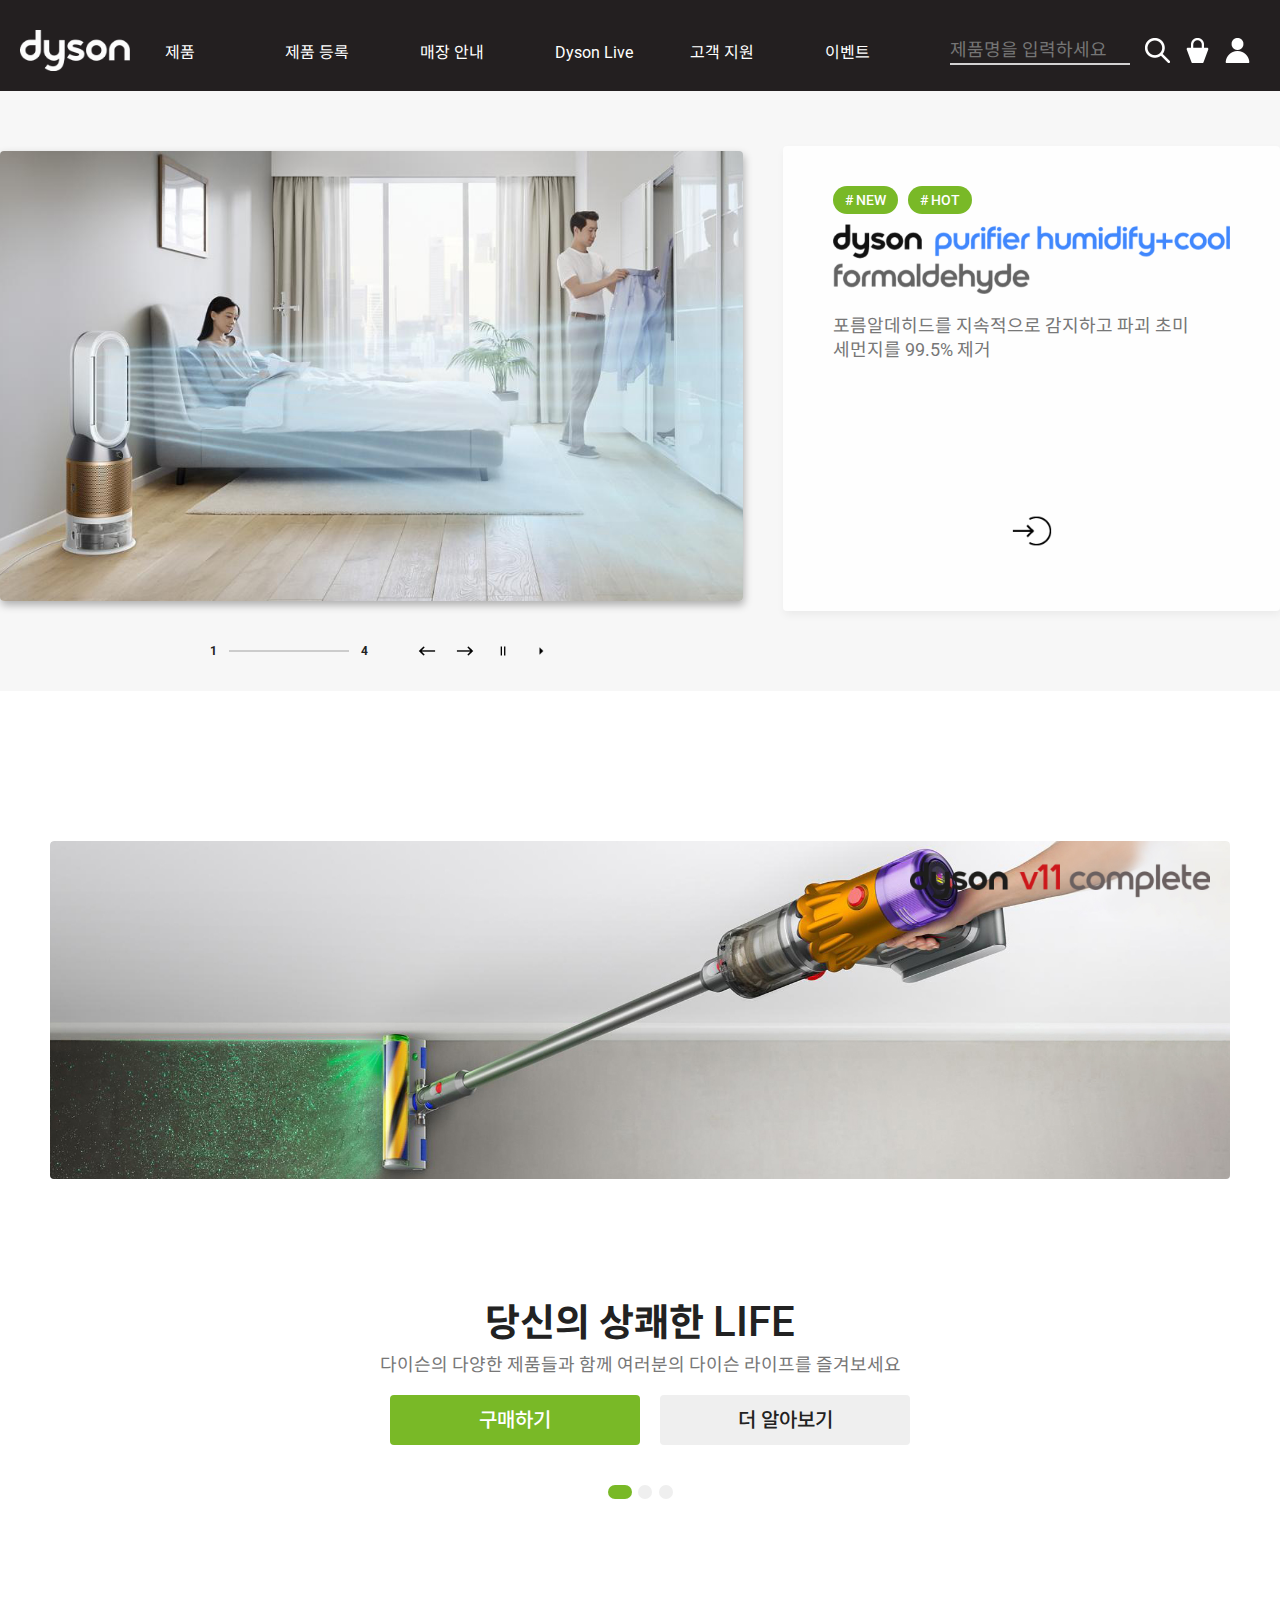
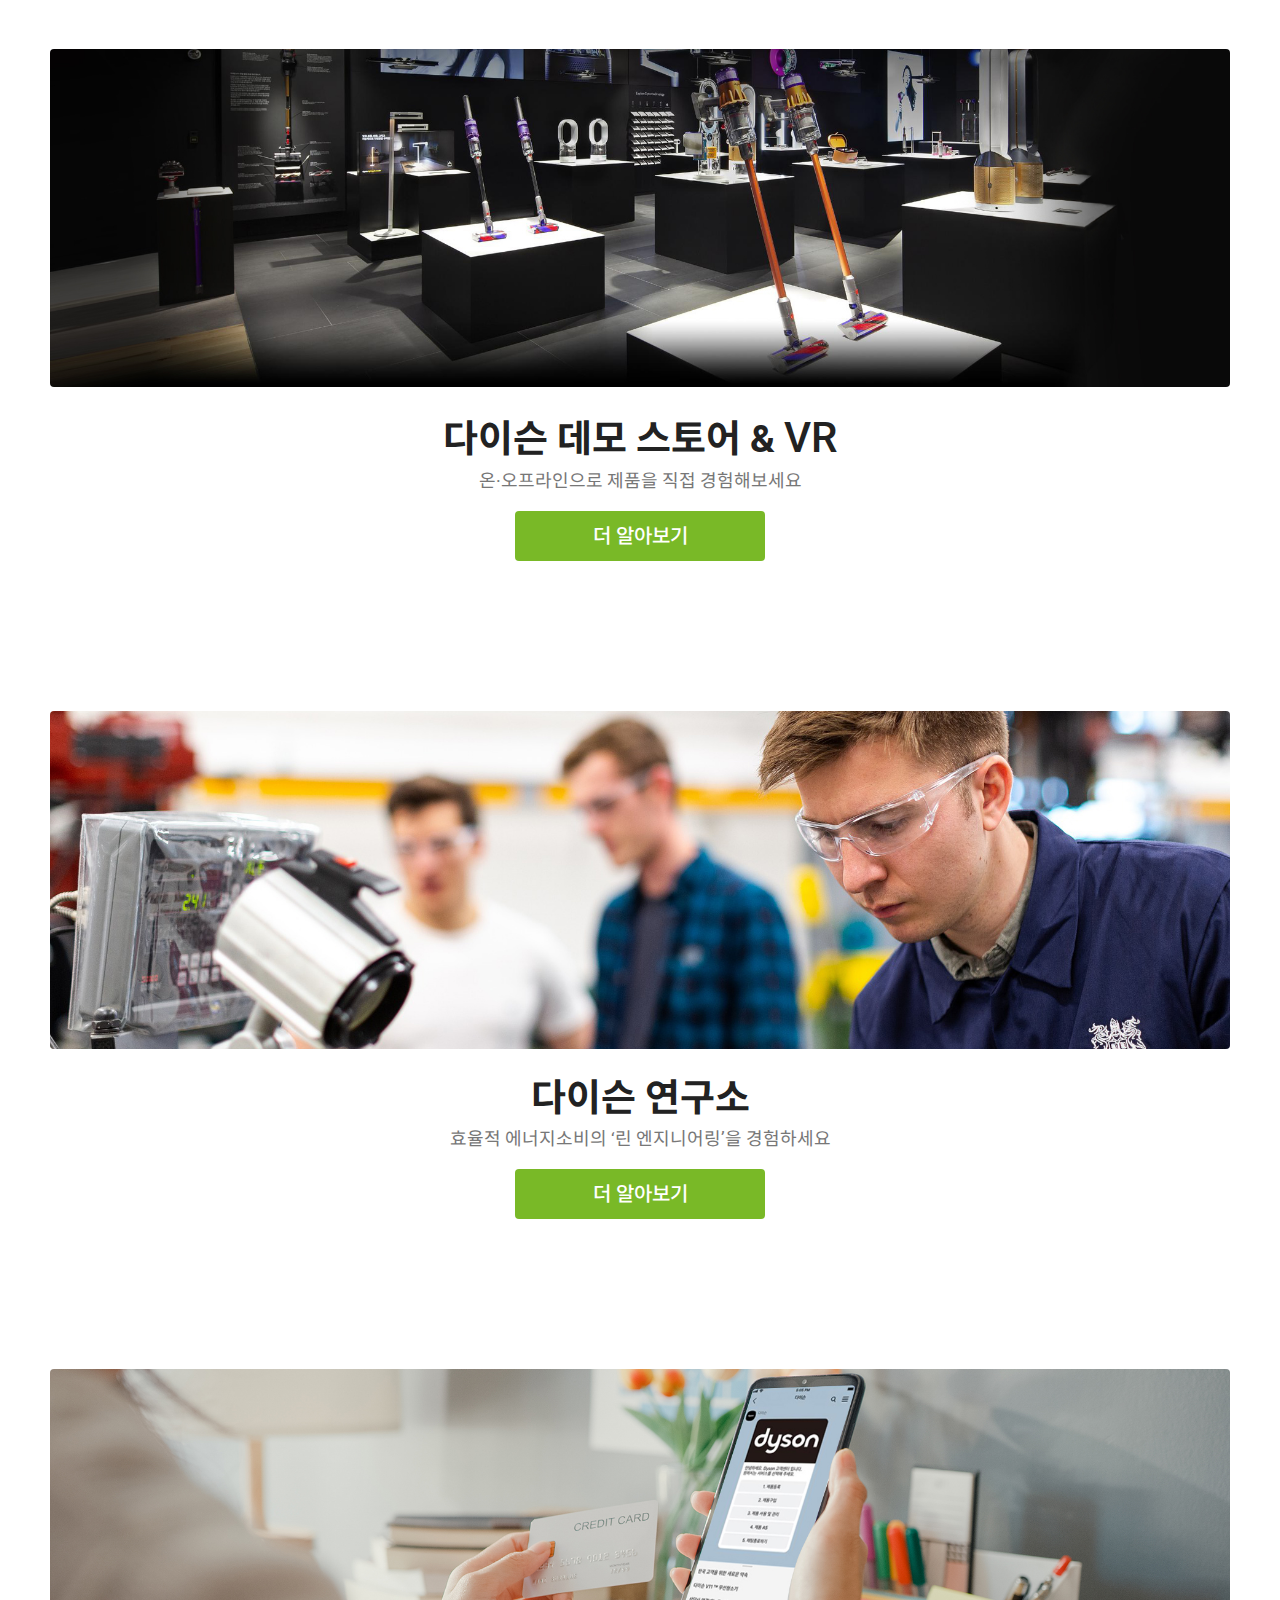
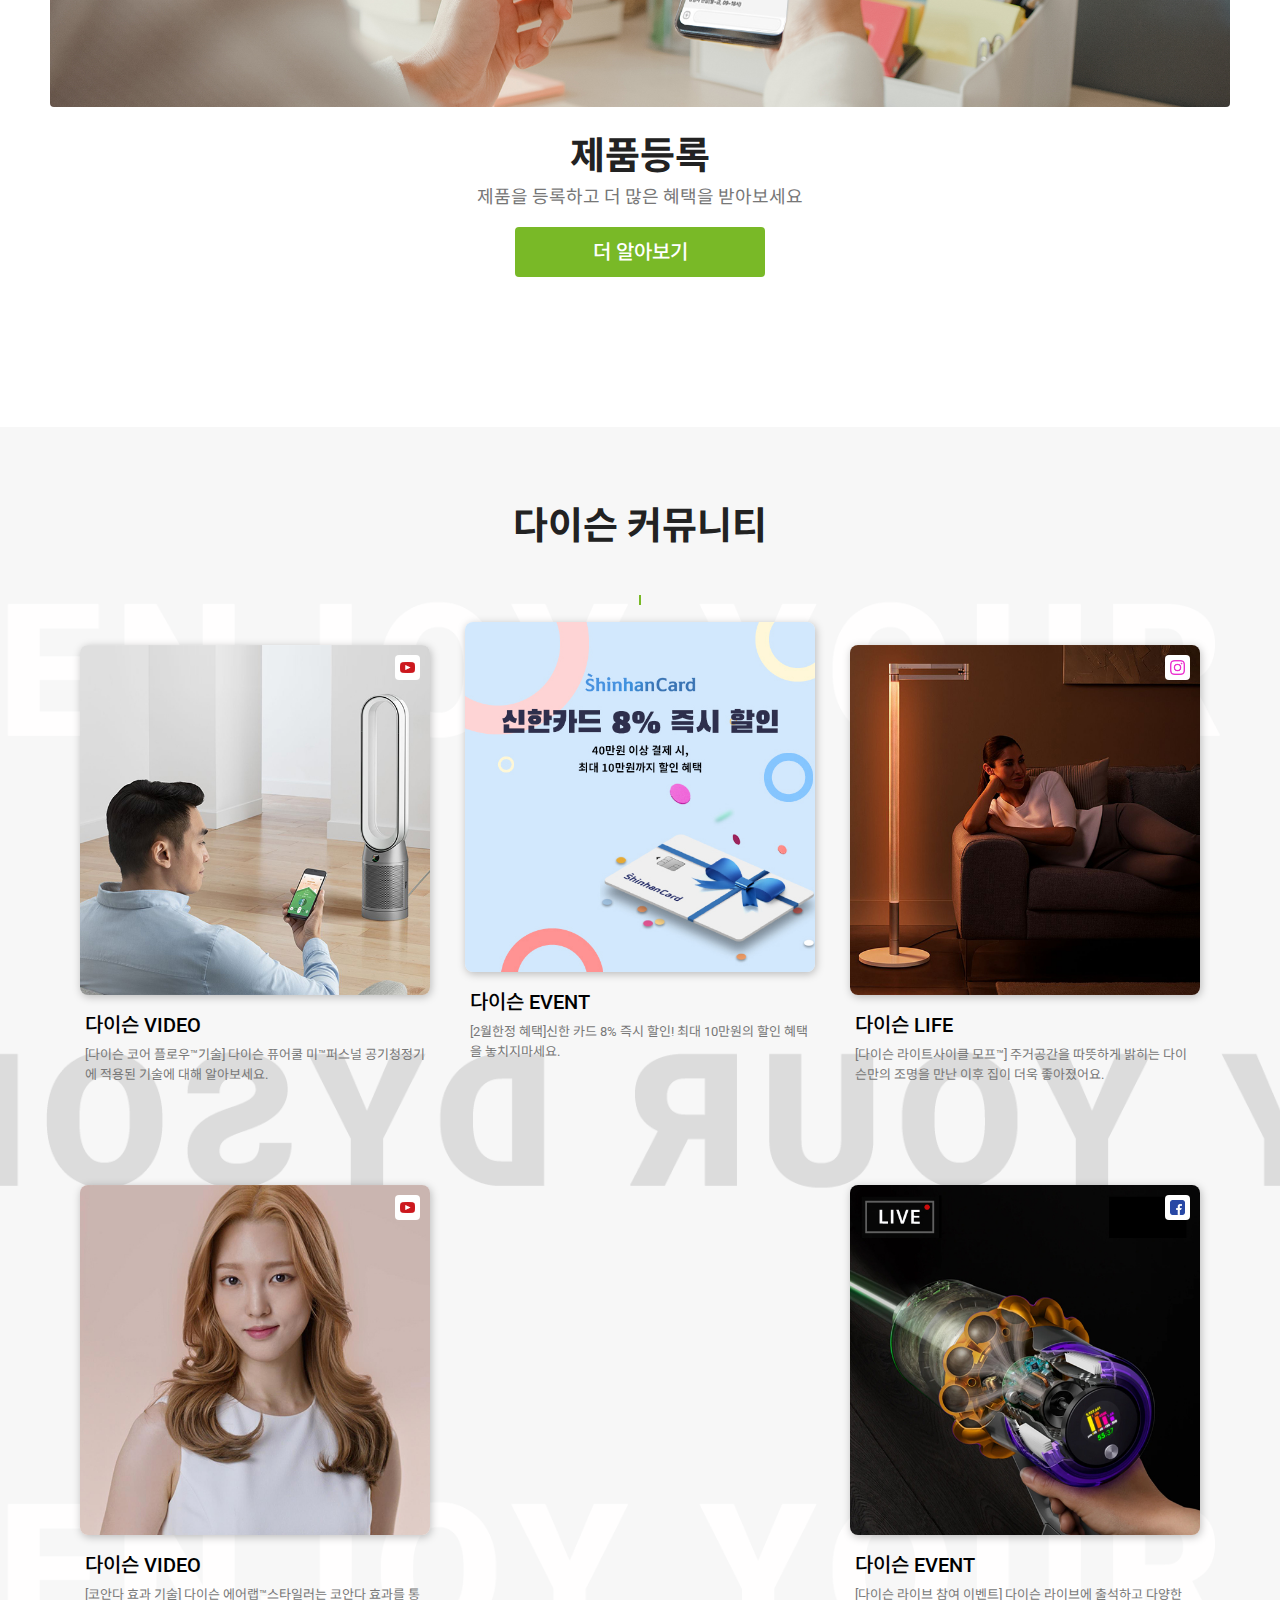
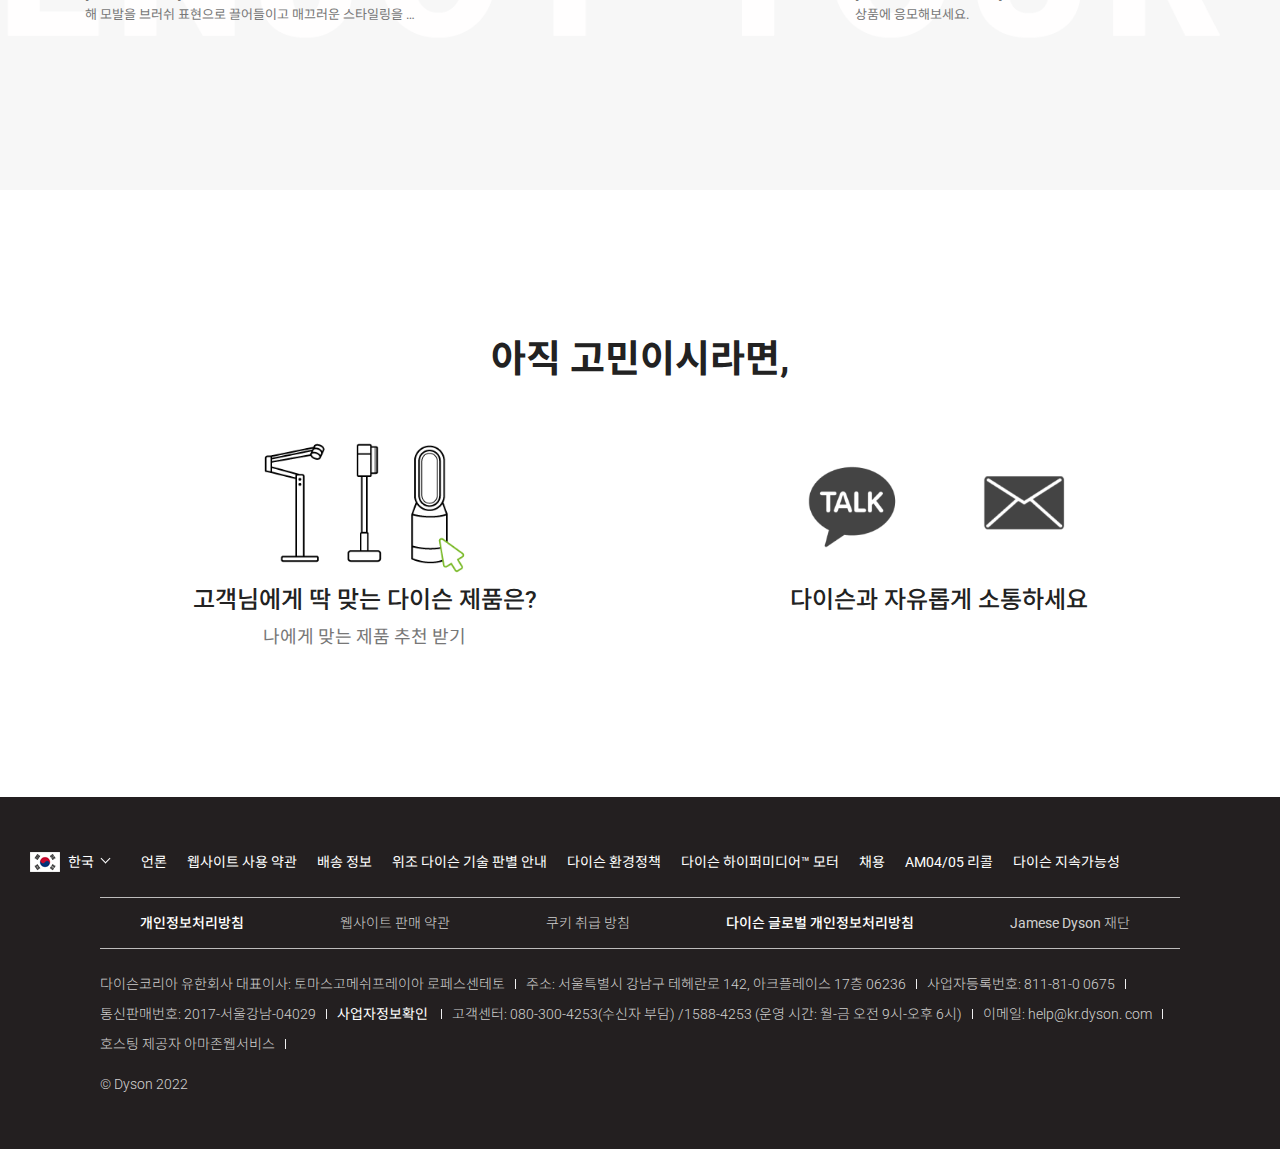
==== commit c8837514: "Fix(index-html.js) : mobile tablet버튼 클릭 수정" ====
--- a/index.html
+++ b/index.html
@@ -404,7 +404,7 @@
           </div>
           <div class="community__btn">
             <p class="community__perv" id="prevBtn">이전으로</p>
-            <p class="community__next " id="nextBtn">다음으로</p>
+            <p class="community__next community__btn-active" id="nextBtn">다음으로</p>
           </div>
           <!-- community__inner -->
         </section>
--- a/css/style.css
+++ b/css/style.css
@@ -417,7 +417,31 @@
   background-color: #efefef;
 }
 .info-card__pc-pager {
-  display: none;
+  display: flex;
+  justify-content: center;
+  width: 65px;
+  margin: 0 auto;
+}
+.info-card__pc-pager .slick-dots {
+  display: flex;
+  justify-content: space-between;
+  width: 65px;
+  margin: 0 auto;
+}
+.info-card__pc-pager button {
+  display: block;
+  width: 14px;
+  height: 14px;
+  border-radius: 50%;
+  background-color: #efefef;
+  text-indent: -99999px;
+  cursor: pointer;
+  transition: 500ms width;
+}
+.slick-active button {
+  background-color: #79b927;
+  border-radius: 50px;
+  width: 24px;
 }
 /* 본문6 community */
 .community {
@@ -425,6 +449,7 @@
   background-color: #f7f7f7;
   margin-bottom: 70px;
   padding: 10px 15px 15px;
+  overflow: hidden;
 }
 .community__main-title {
   padding-top: 40px;
@@ -434,13 +459,13 @@
   text-align: center;
   font-weight: 700;
 }
+
 .community__inner {
   position: relative;
   display: flex;
-  width: 100%;
+  width: auto;
   margin: 0 auto;
   padding: 0 0 40px 0;
-  overflow: none;
 }
 .community__left,
 .community__center,
--- a/css/index_media.css
+++ b/css/index_media.css
@@ -622,29 +622,10 @@
     background-color: #79b927;
   }
   .info-card__pc-pager {
-    display: flex;
-    justify-content: center;
     width: 70px;
     margin: 0 auto;
   }
-  .info-card__pc-pager .slick-dots {
-    display: flex;
-    justify-content: space-between;
-    width: 70px;
-    margin: 0 auto;
-  }
-  .info-card__pc-pager button {
-    display: block;
-    width: 14px;
-    height: 14px;
-    border-radius: 50%;
-    background-color: #efefef;
-    text-indent: -99999px;
-    cursor: pointer;
-  }
-  .slick-active button {
-    background-color: #79b927;
-  }
+
   /* pc - community */
   .community {
     position: relative;
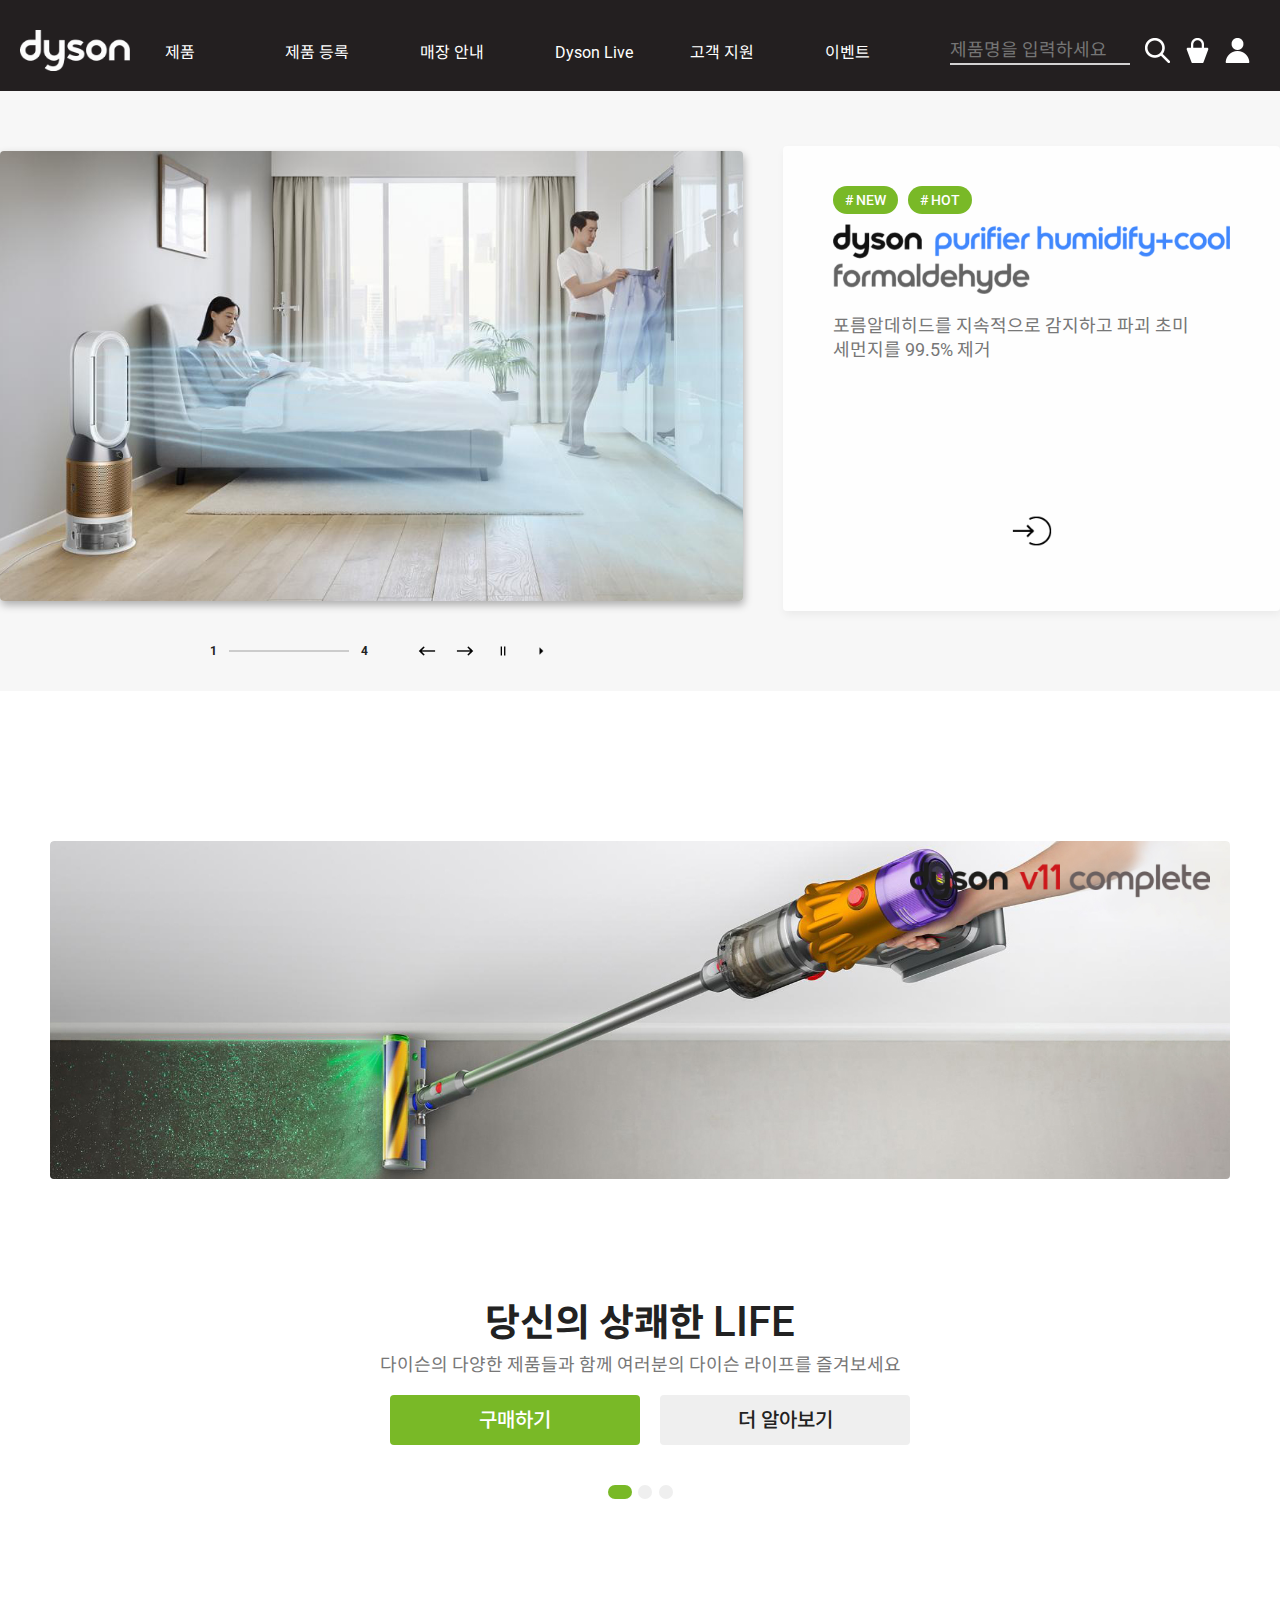
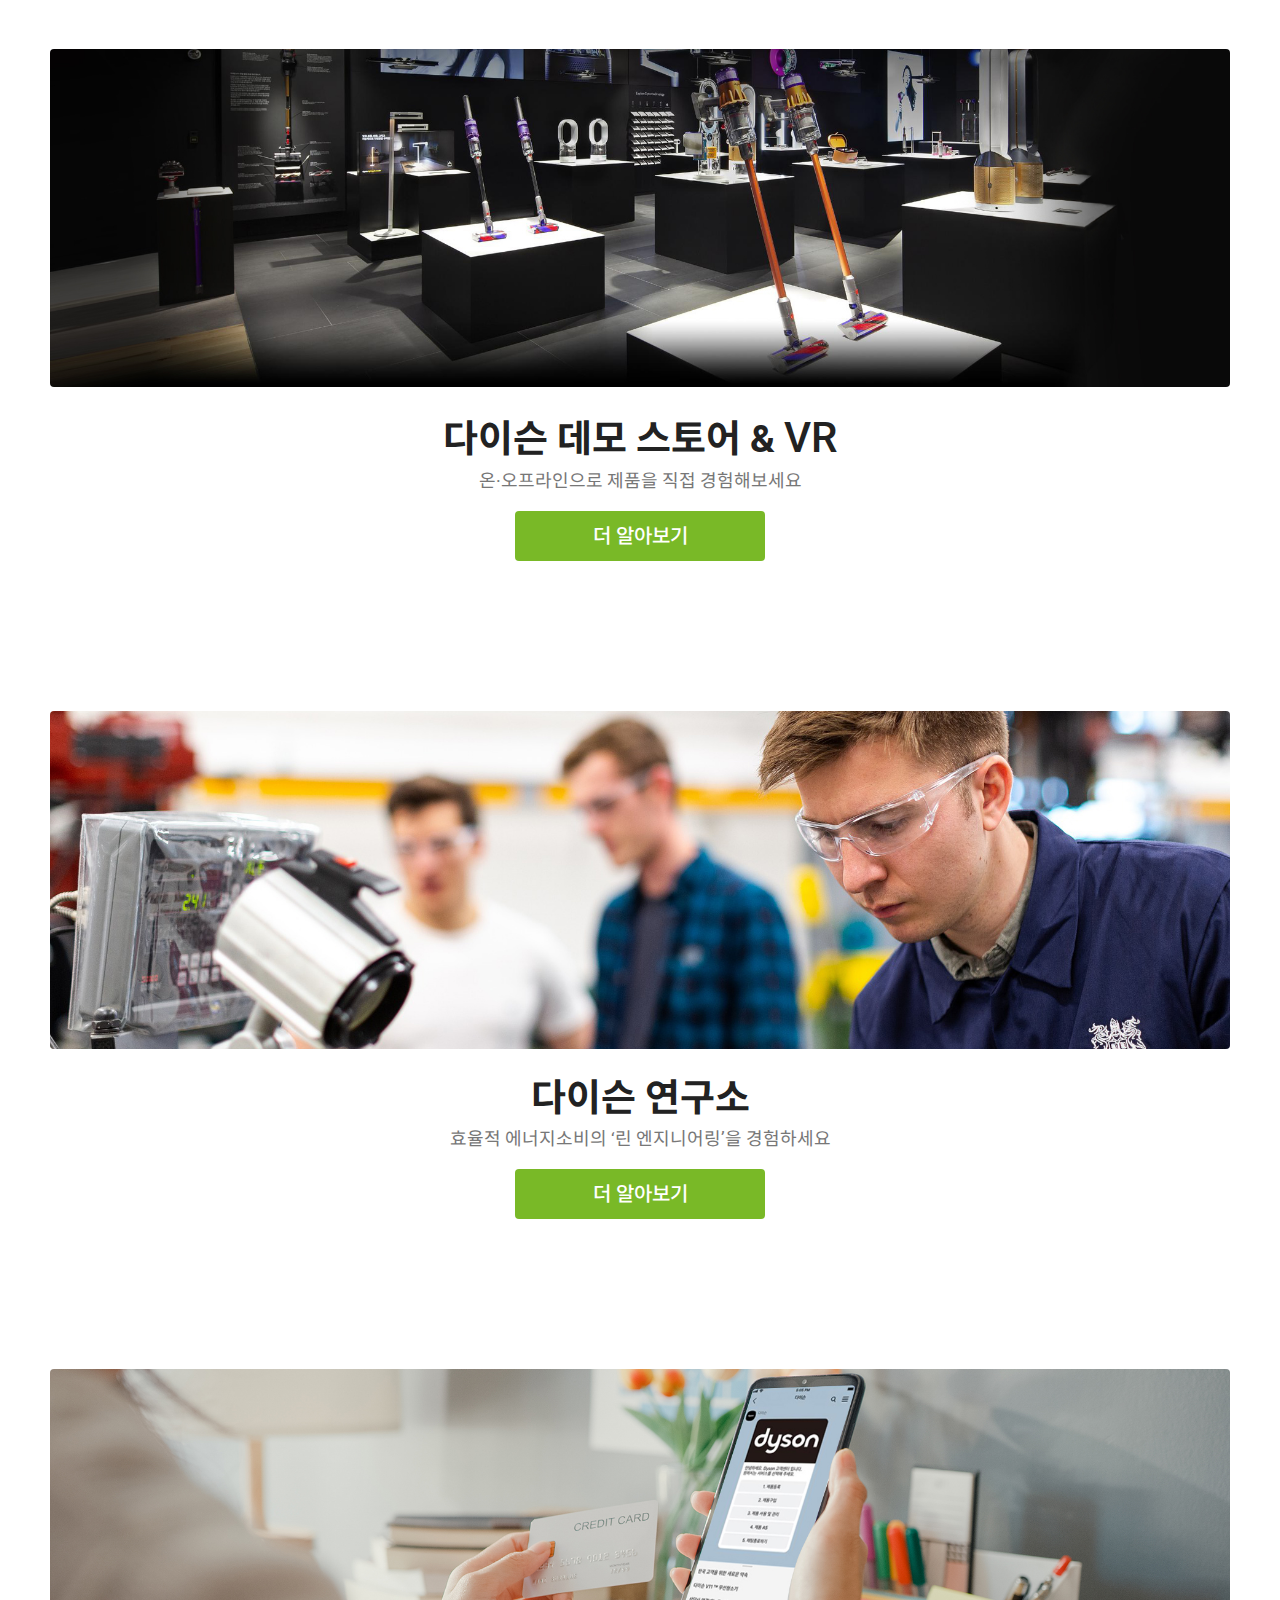
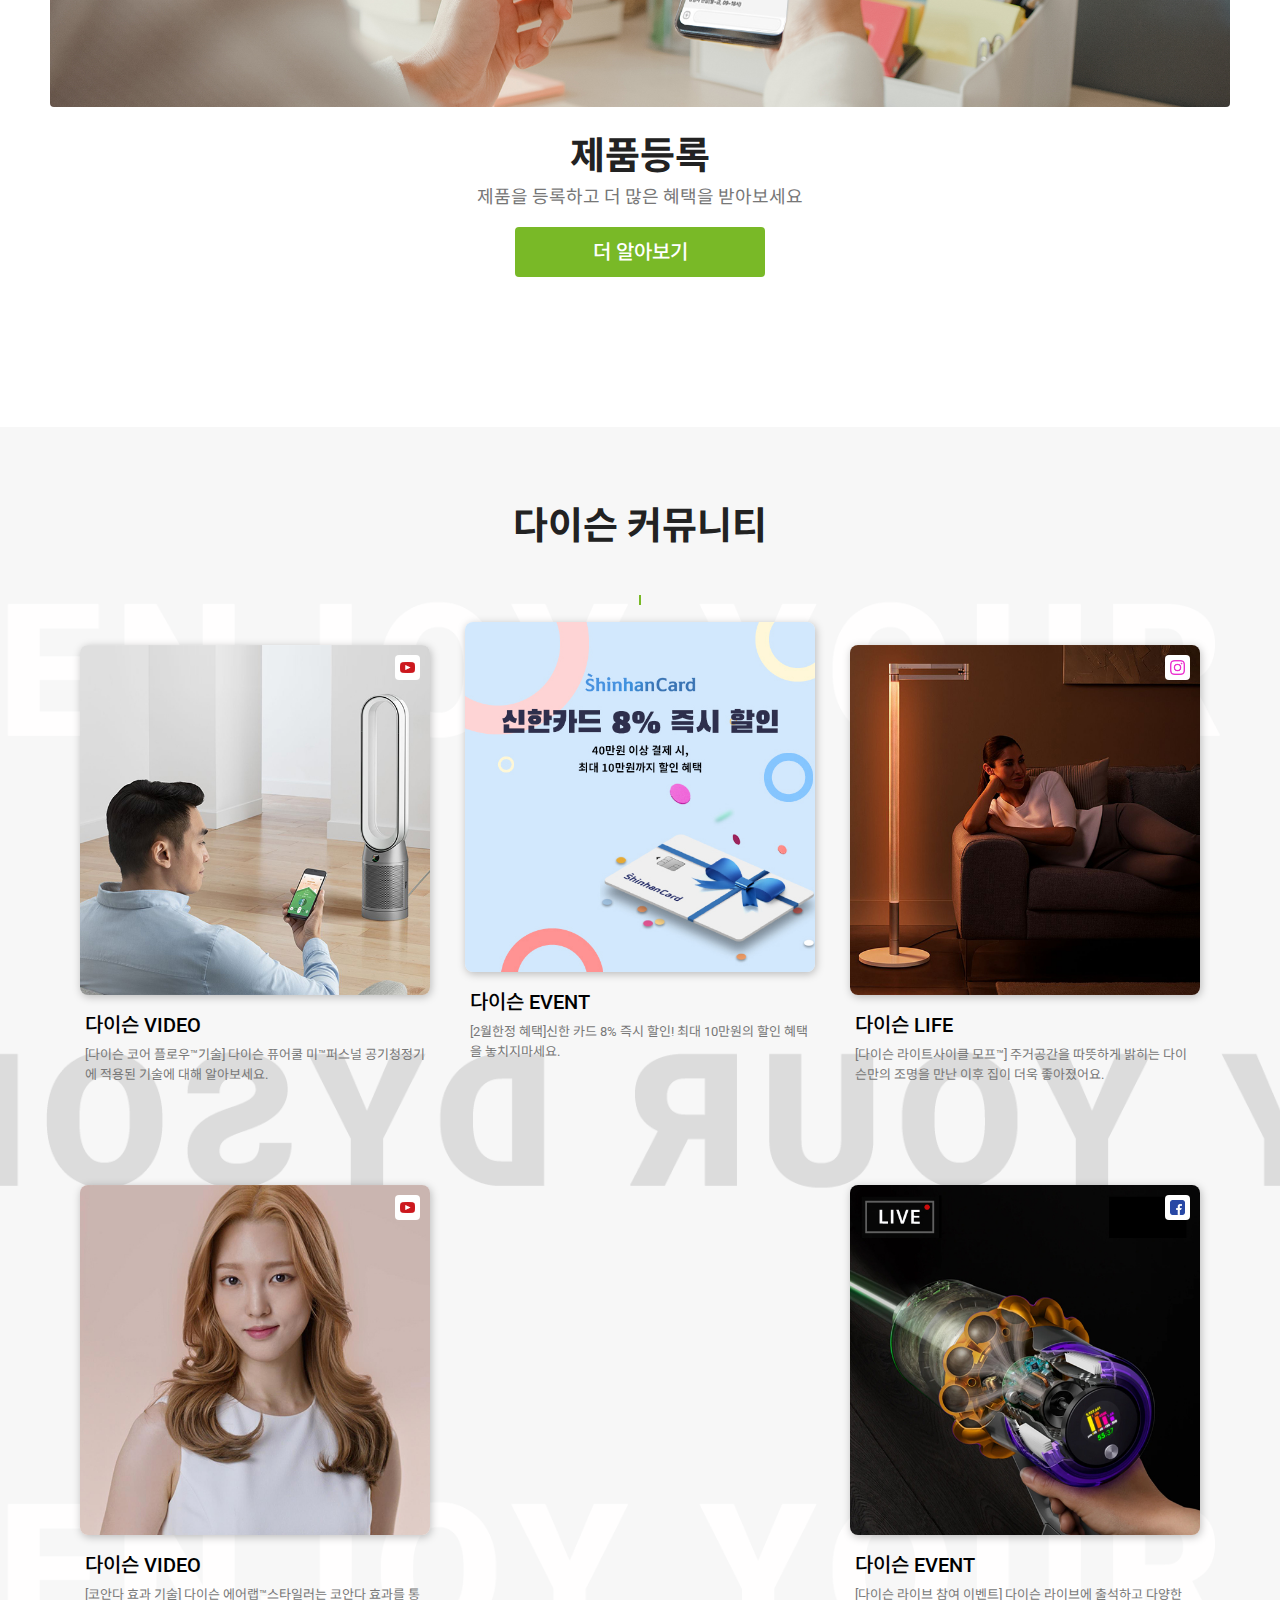
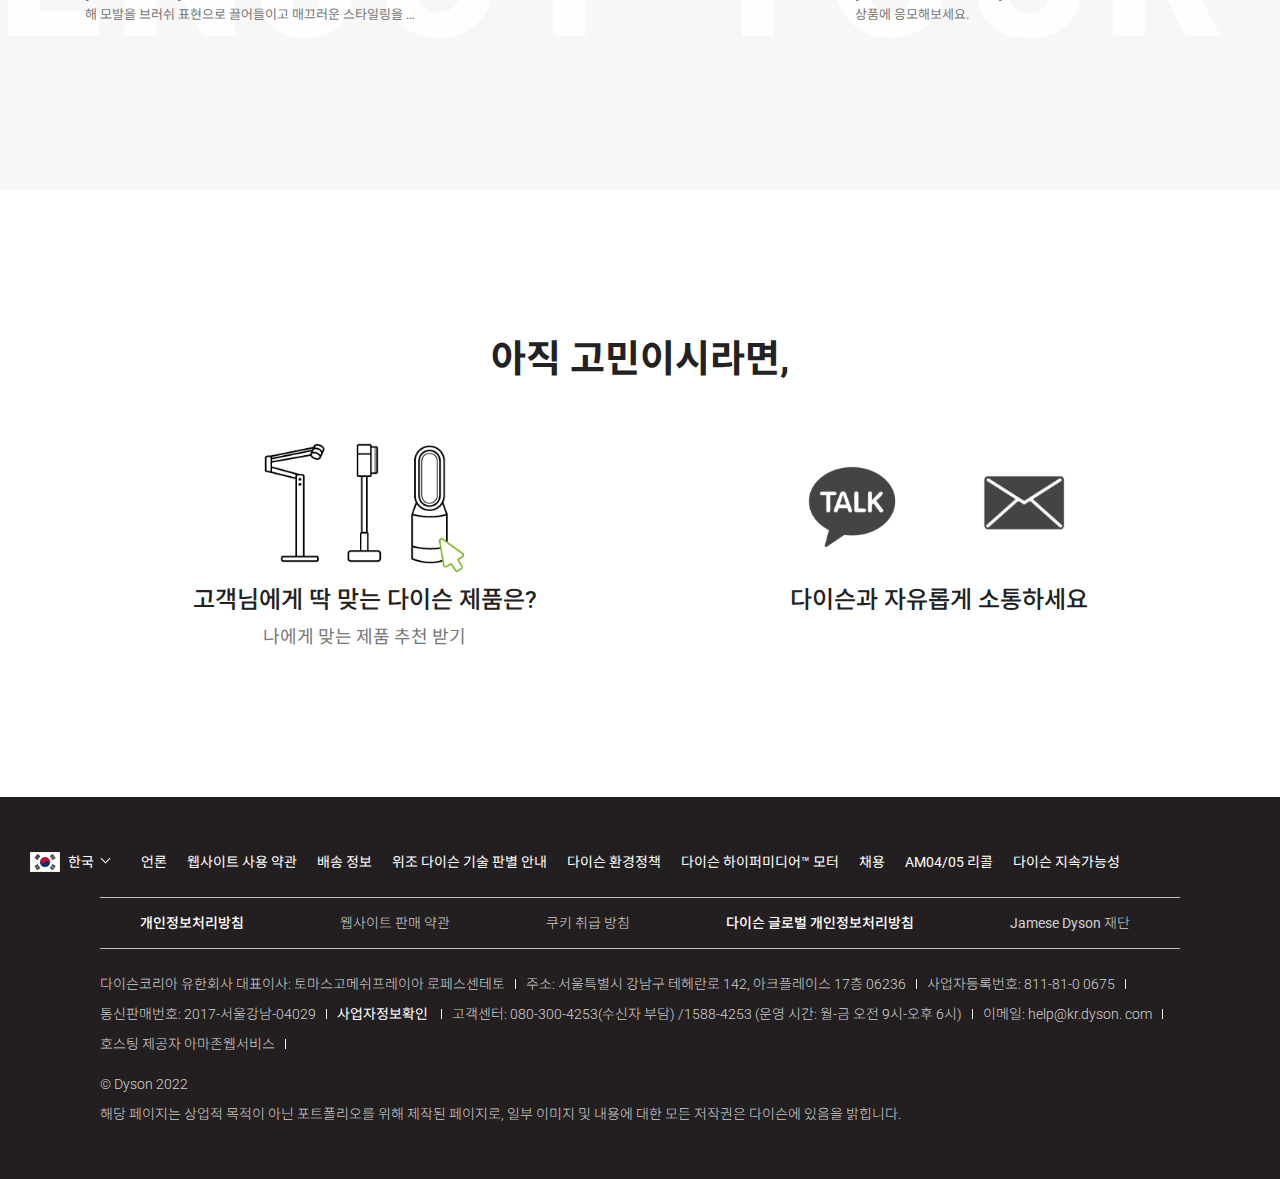
==== commit 72b7d567: "Desc(*.html) : copyright수정" ====
--- a/index.html
+++ b/index.html
@@ -233,21 +233,21 @@
                 <a href="v11_complete.html" id="infoSlide01">
                   <img src="img/detect-slim-bn.jpg" alt="디텍트 슬림" class="info-card__pc-mo"/>
                   <img src="img/detect-slim-bn-pc.jpg" alt="디텍트 슬림" class="info-card__pc-img"/>
-                  <div class="info-card__tag" style="background-image : url(../img/v11-com-in-mainbn.png);">다이슨 V12 detect slim</div>
+                  <div class="info-card__tag" style="background-image : url(img/v11-com-in-mainbn.png);">다이슨 V12 detect slim</div>
                 </a>
               </figure>
               <figure class="info-card__img">
                 <a href="" id="infoSlide02">
                   <img src="img/dyson-fromaldehyde-hot-cool-bn02.jpg" alt="디텍트 슬림" class="info-card__pc-mo"/>
                   <img src="img/dyson-fromaldehyde-hot-cool-bn02-pc.jpg" alt="디텍트 슬림" class="info-card__pc-img"/>
-                  <div class="info-card__tag" style="background-image : url(../img/dyson-fromaldehyde-hot-cool-n.png);" >다이슨 핫엔쿨 프롬알데히드 공기청정기</div>
+                  <div class="info-card__tag" style="background-image : url(img/dyson-fromaldehyde-hot-cool-n.png);" >다이슨 핫엔쿨 프롬알데히드 공기청정기</div>
                 </a>
               </figure>
               <figure class="info-card__img" >
                 <a href="" id="infoSlide03">
                   <img src="img/dyson-cyclone-v10-bn03.jpg" alt="디텍트 슬림" class="info-card__pc-mo"/>
                   <img src="img/dyson-cyclone-v10-bn03-pc.jpg" alt="디텍트 슬림" class="info-card__pc-img"/>
-                  <div class="info-card__tag" style="background-image : url(../img/dyson-cyclone-v10-n.png);">다이슨 사이클론 V10</div>
+                  <div class="info-card__tag" style="background-image : url(img/dyson-cyclone-v10-n.png);">다이슨 사이클론 V10</div>
                 </a>
               </figure>
             </div>
@@ -501,7 +501,7 @@
             <p>호스팅 제공자 아마존웹서비스</p>
           </address>
           <!-- .footer__address -->
-          <p class="footer__copyright">© Dyson 2022</p>
+          <p class="footer__copyright">© Dyson 2022 <br> 해당 페이지는 상업적 목적이 아닌 포트폴리오를 위해 제작된 페이지로, 일부 이미지 및 내용에 대한 모든 저작권은 다이슨에 있음을 밝힙니다.</p>
           <!-- .footer__copyright -->
         </div>
       </footer>
--- a/css/style.css
+++ b/css/style.css
@@ -37,6 +37,7 @@
   height: 26px;
   margin-left: 15px;
   background-image: url(../img/dyson-logo-w1.png);
+  background-repeat: no-repeat;
   background-size: 100% auto;
   text-indent: -99999px;
 }
@@ -101,7 +102,6 @@
     display: none;
     height: 0;
   }
-
   100% {
     display: block;
     height: 100vh;
